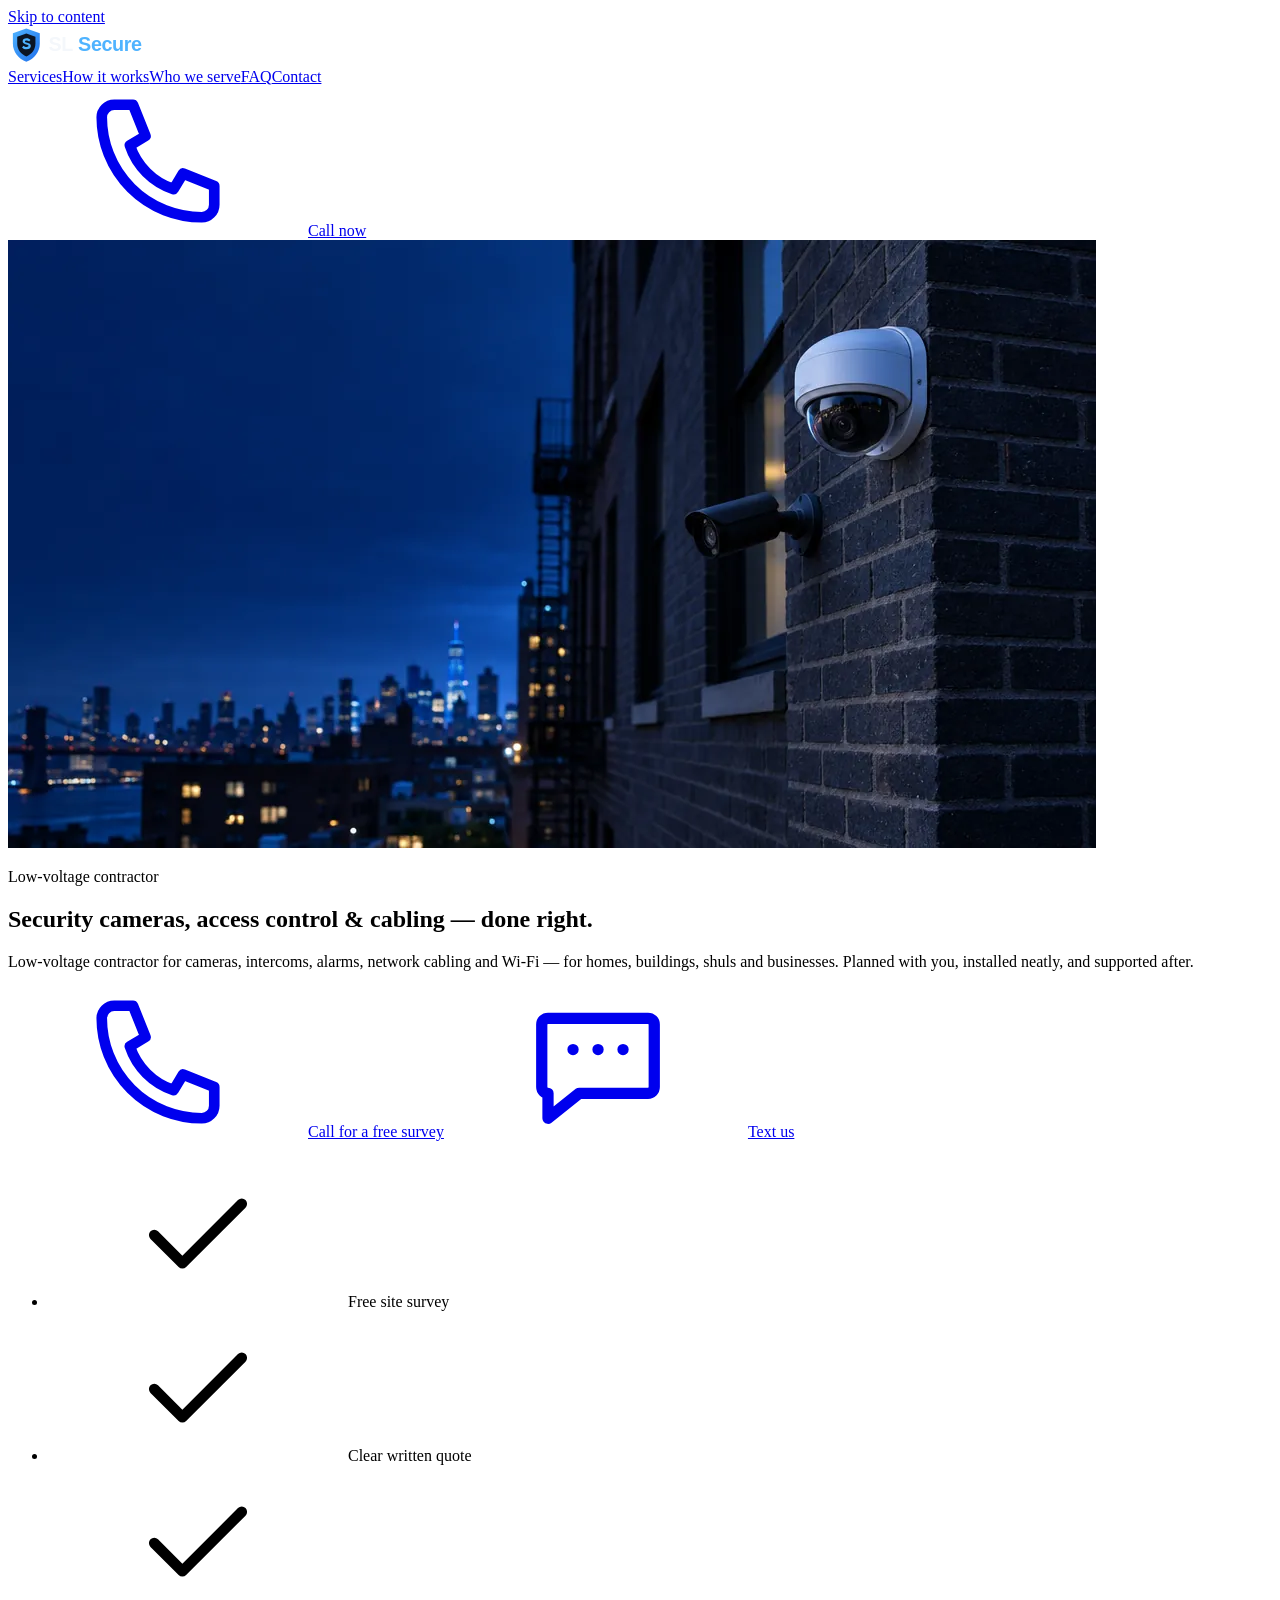
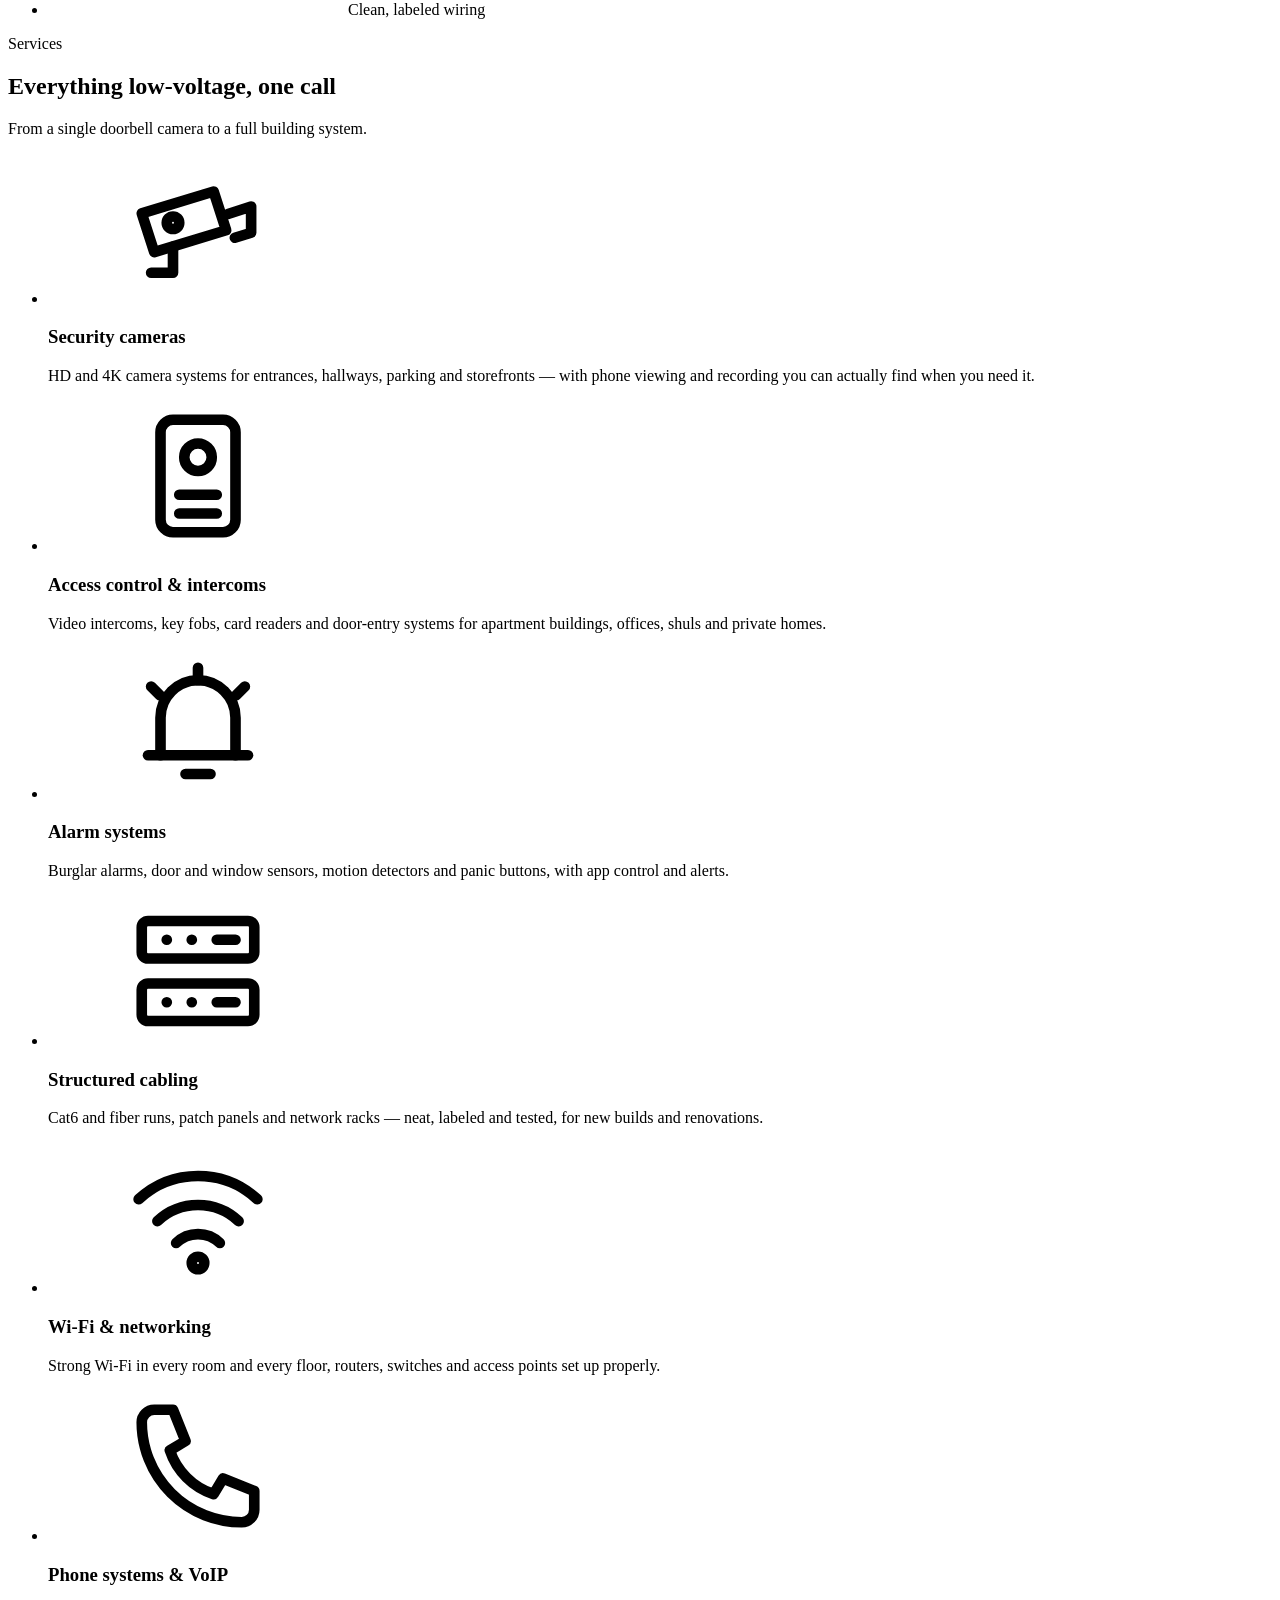
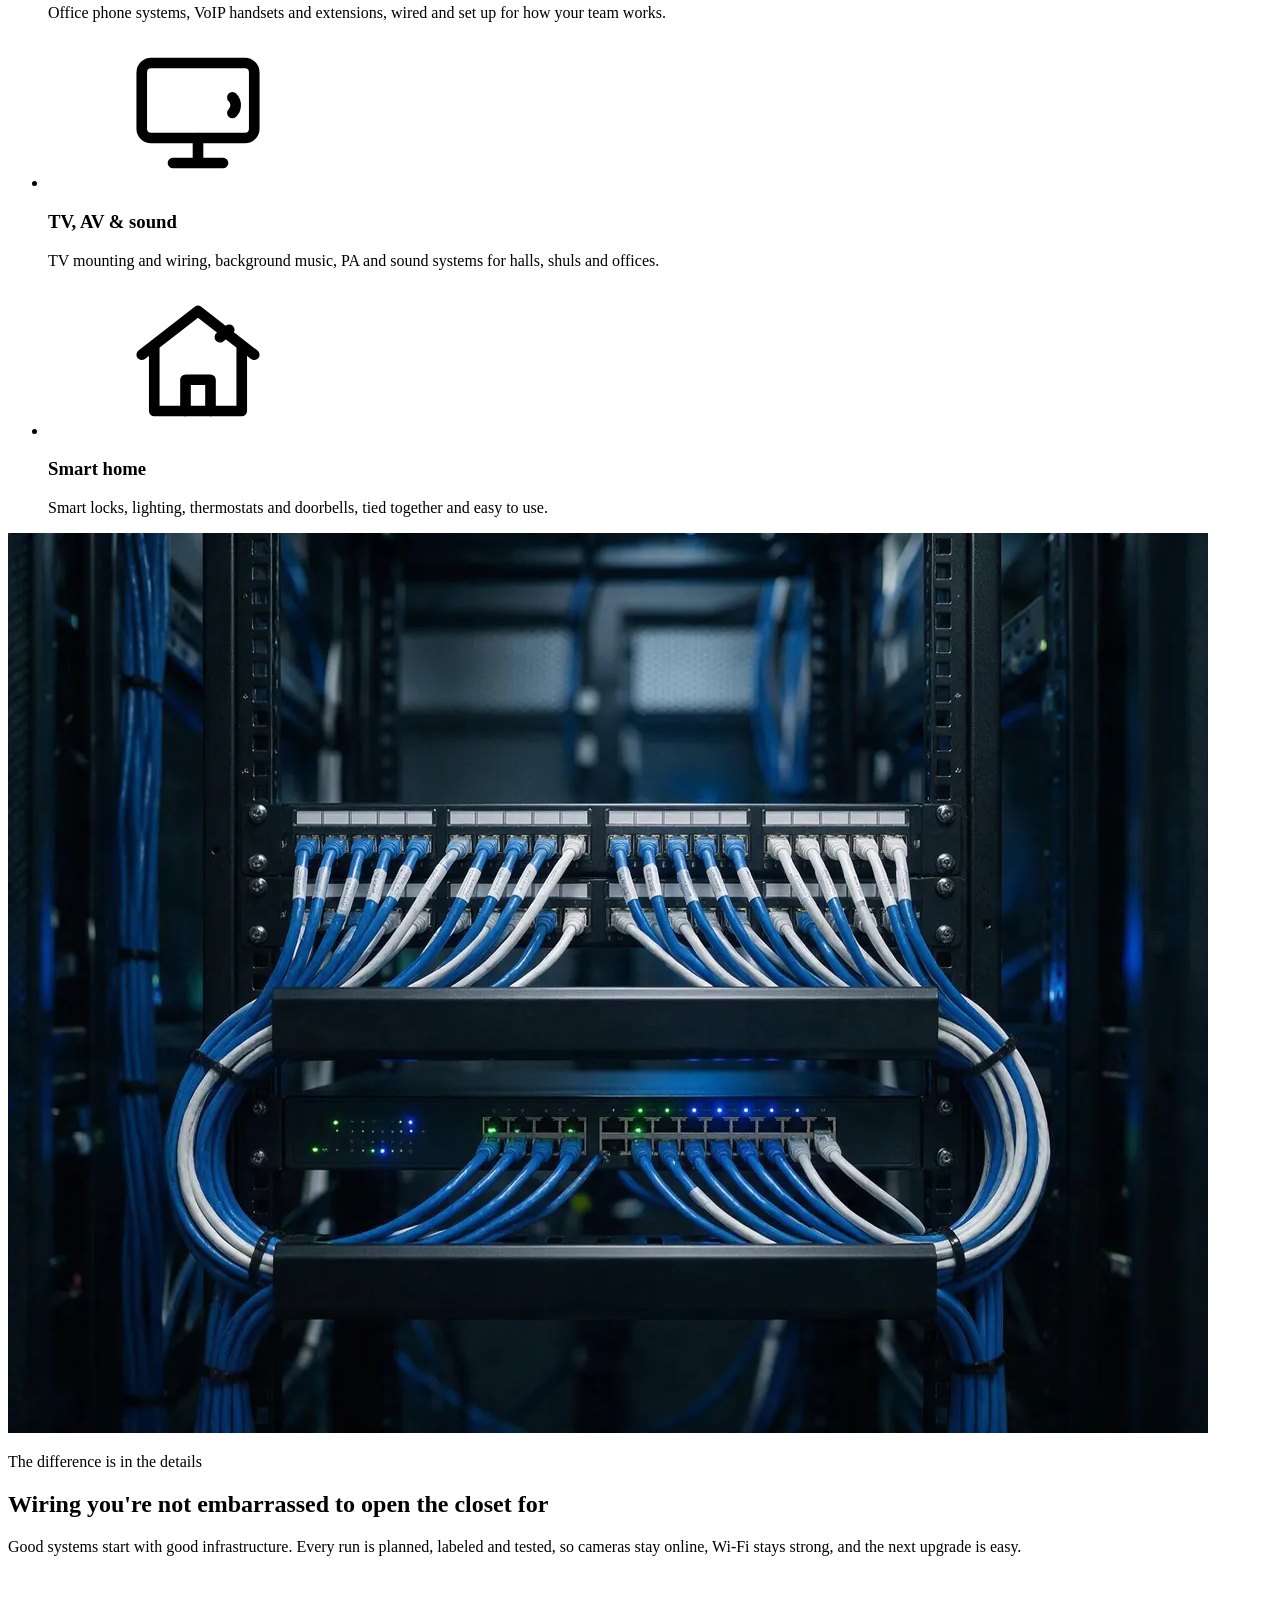
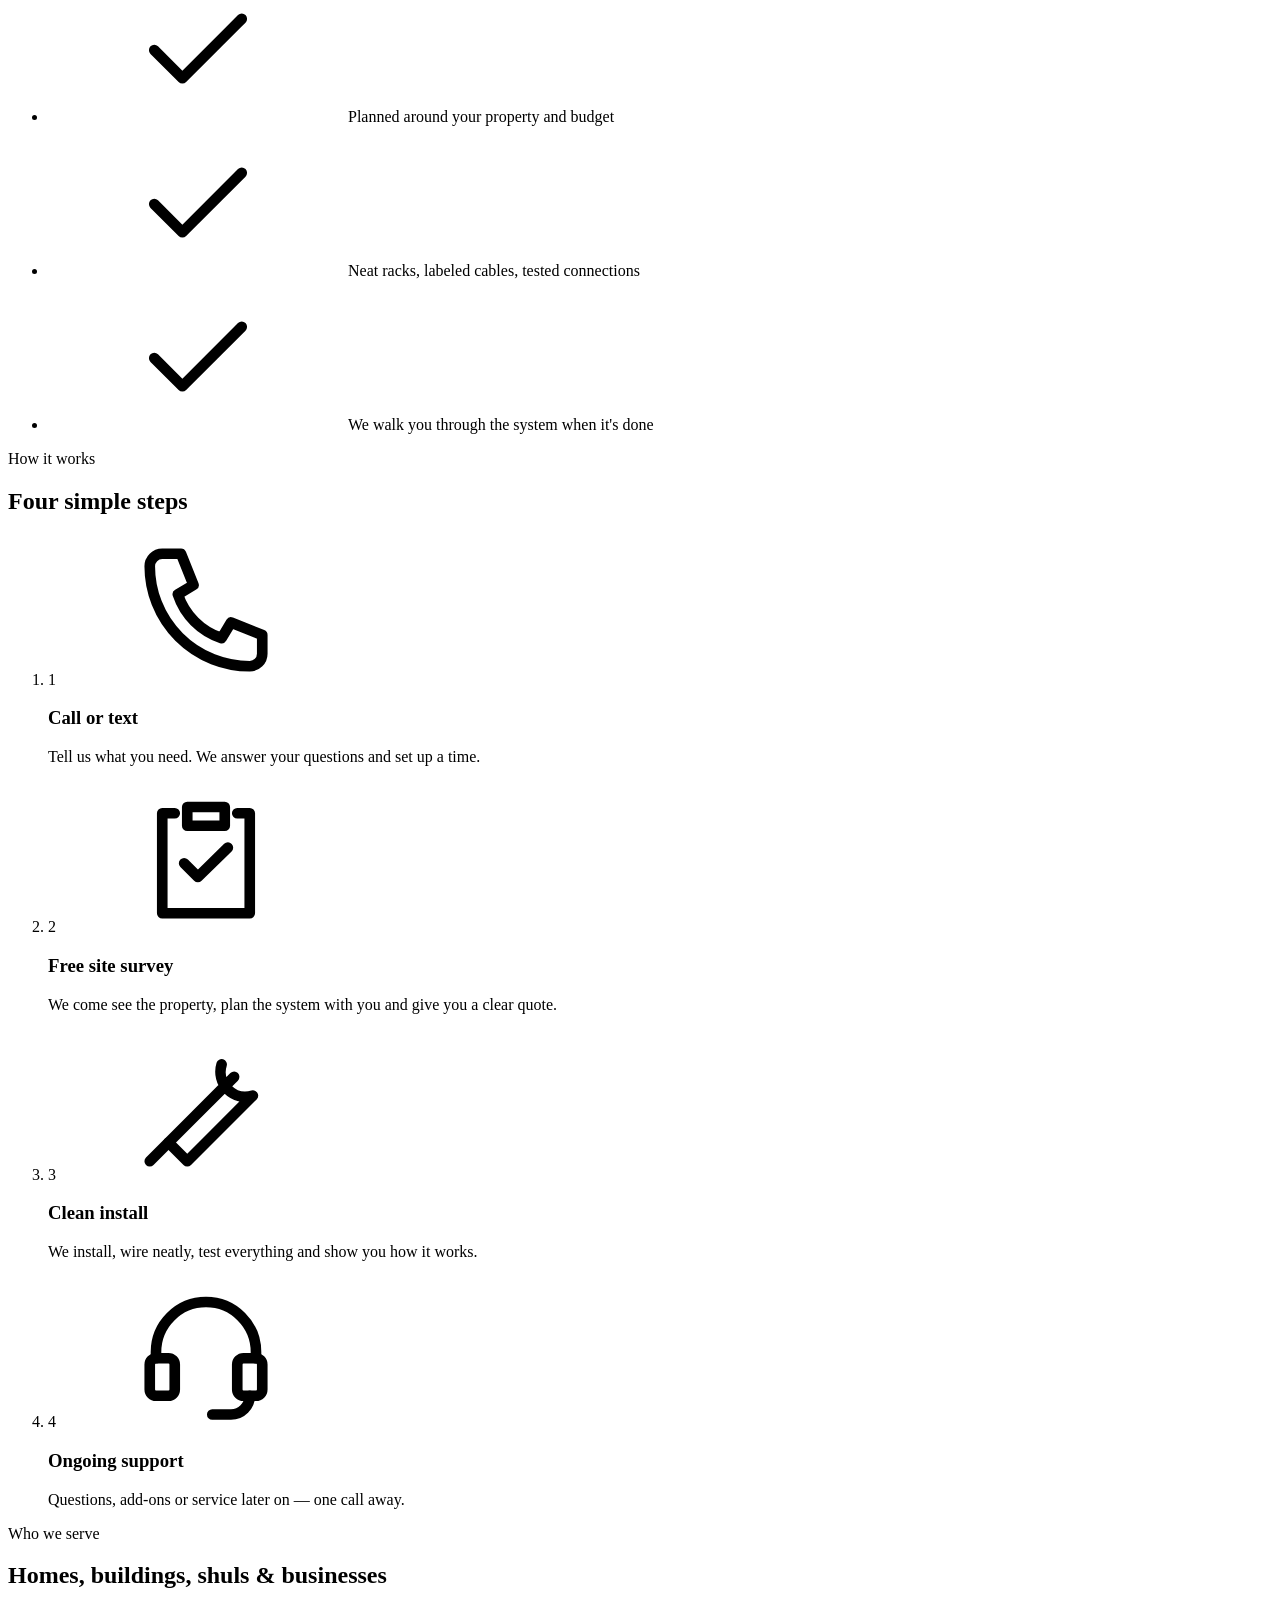
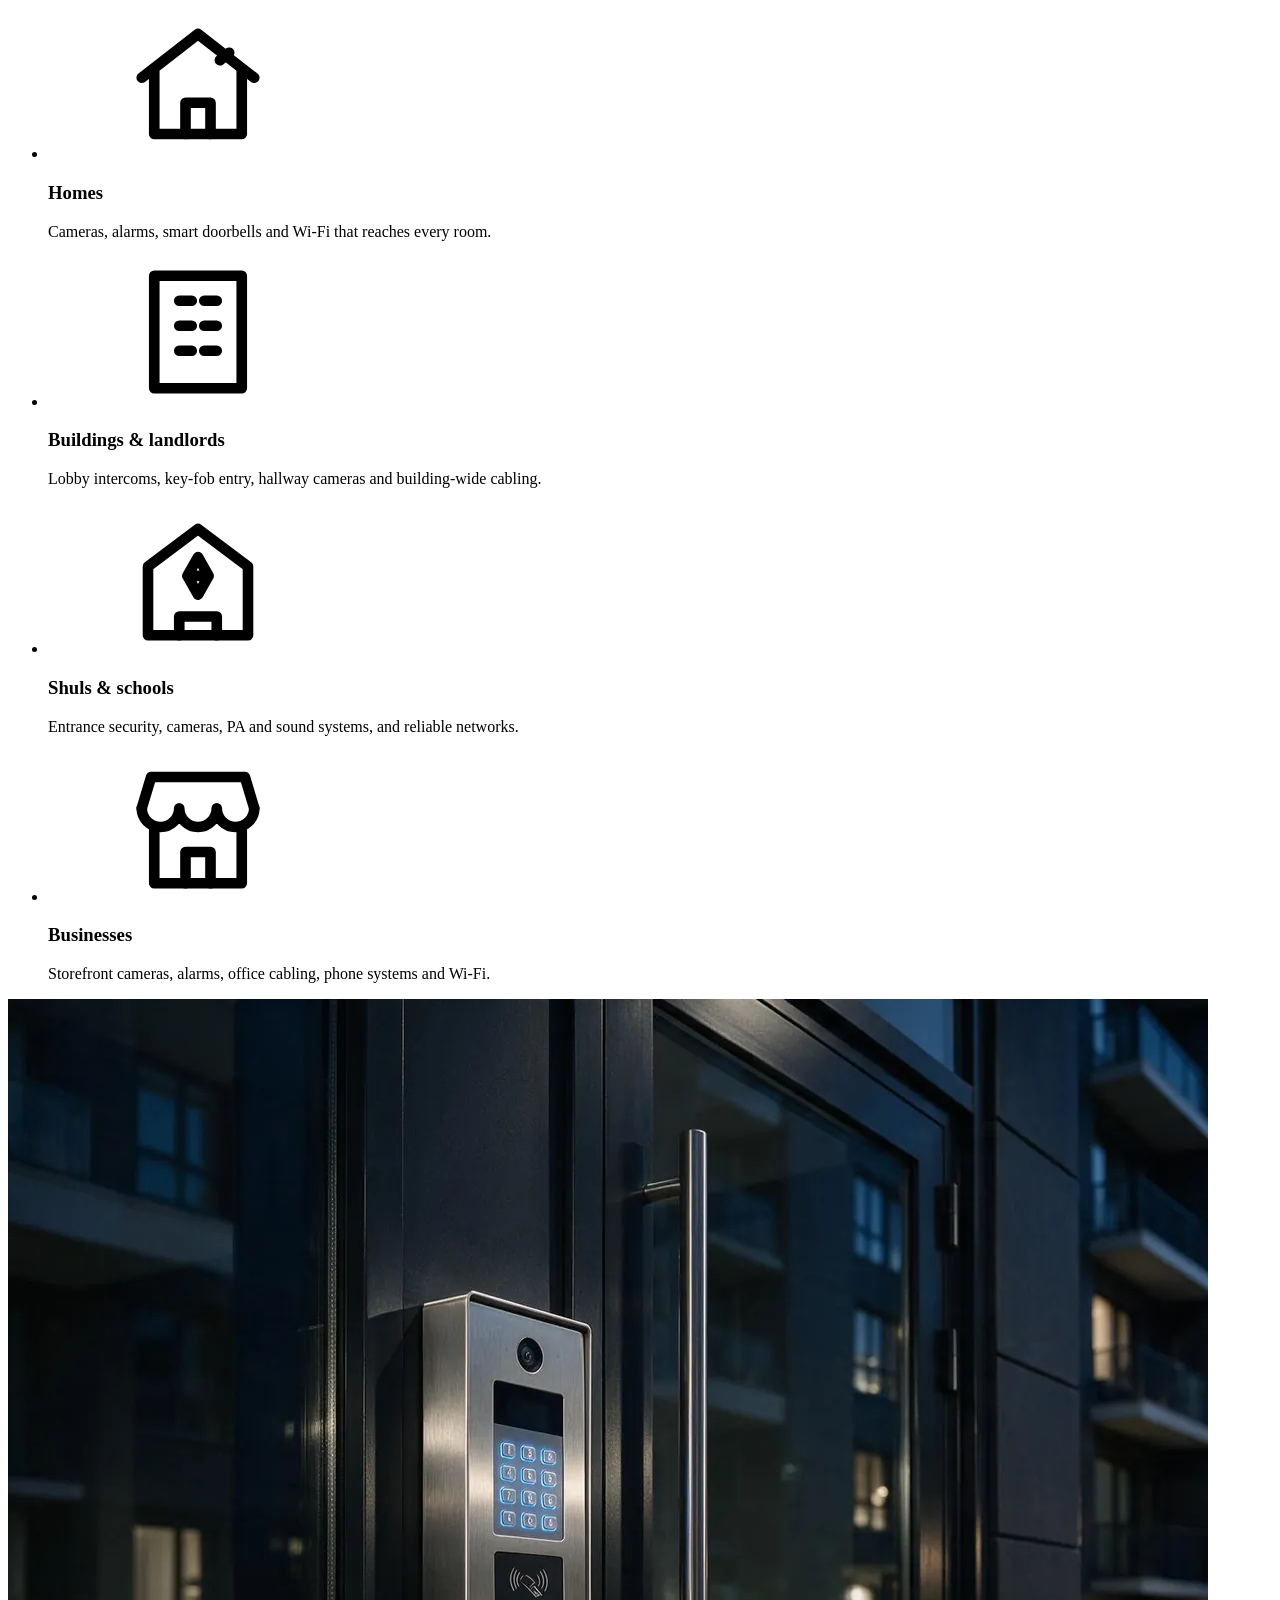
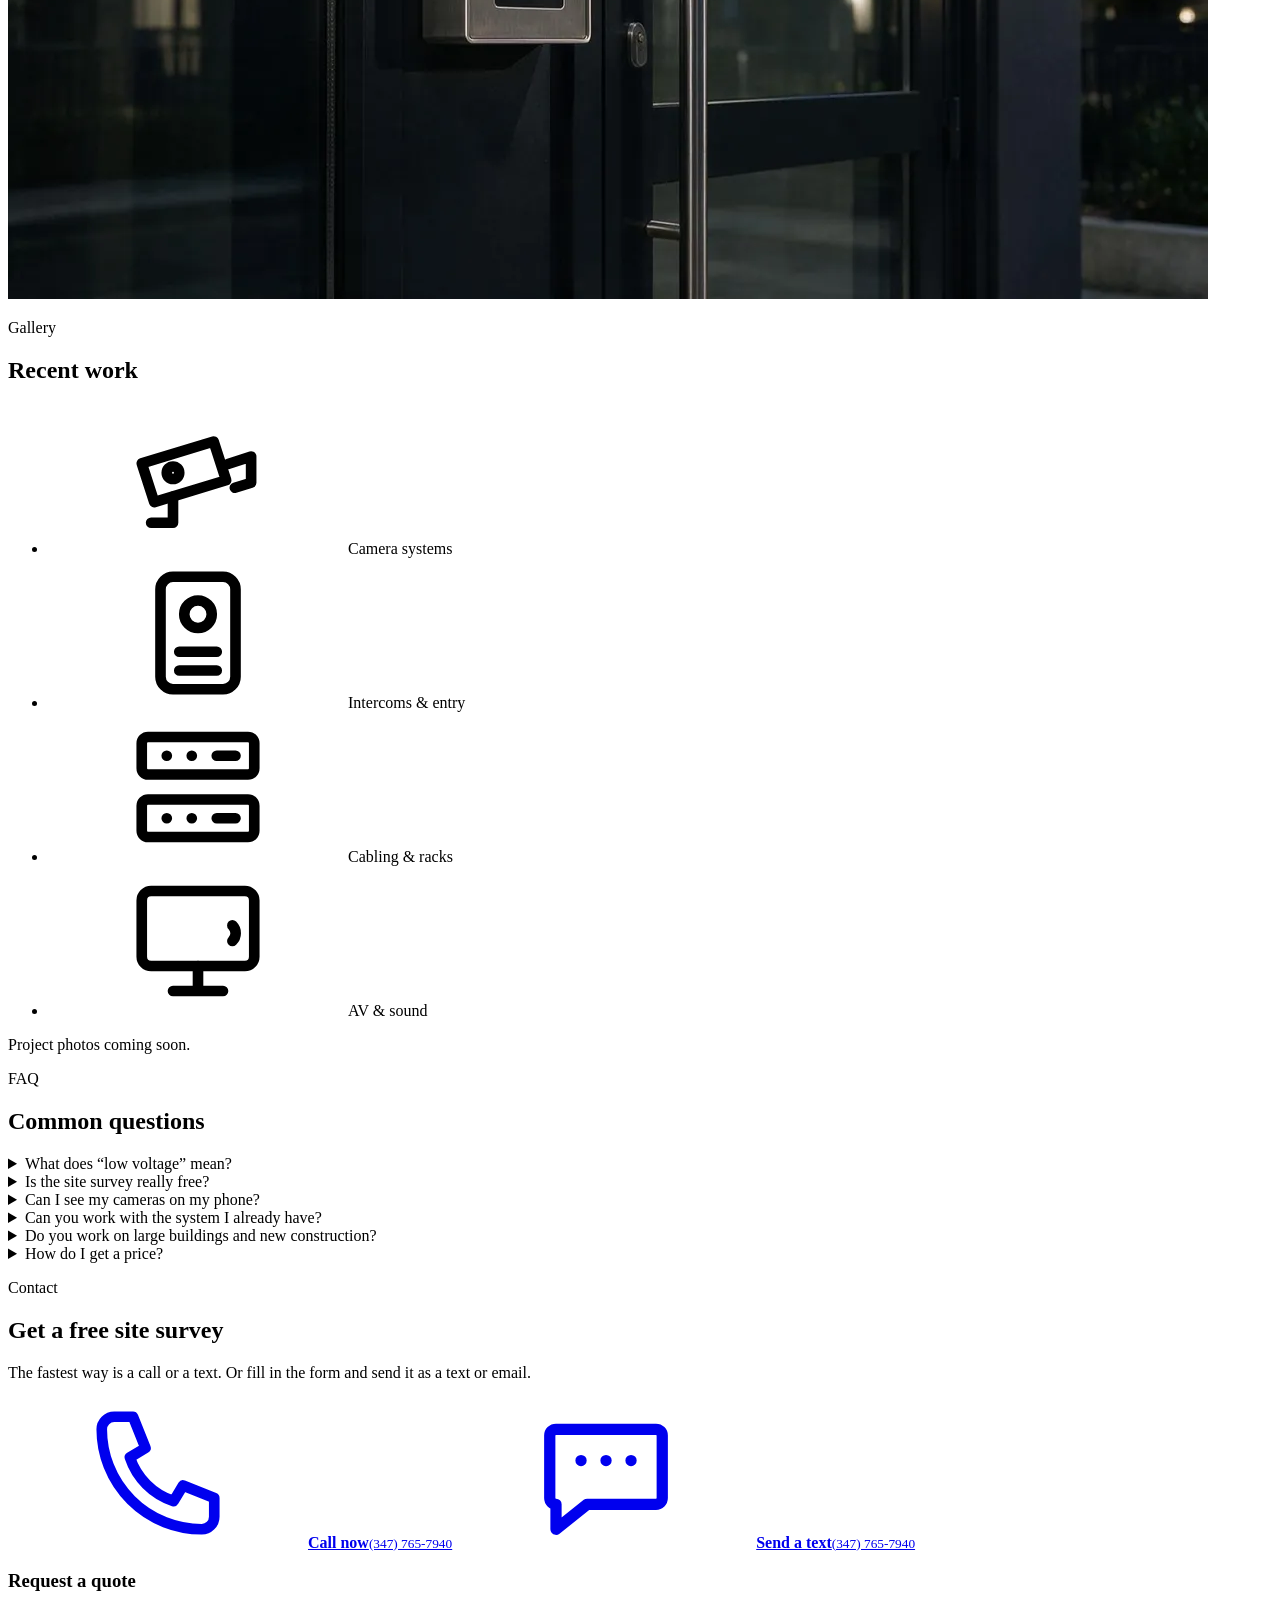
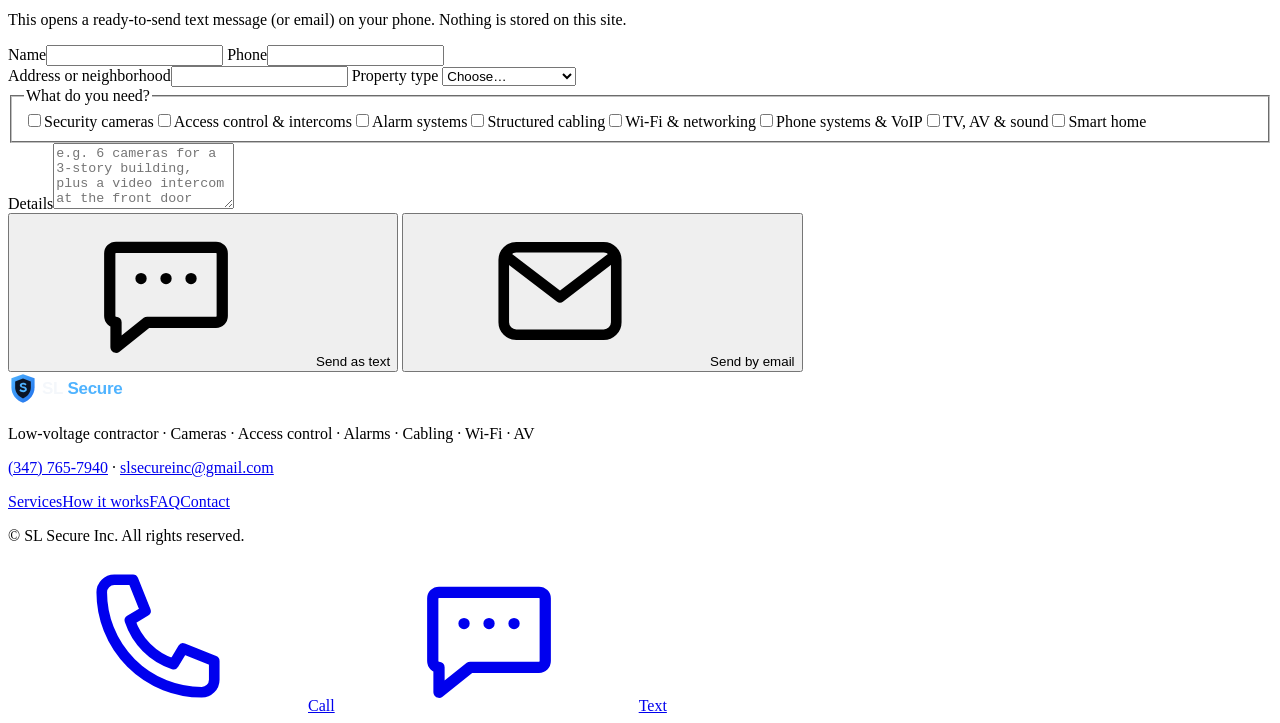
==== index.html @ adea01c4 "Add index.html" ====
<!doctype html>
<html lang="en">
<head>
<meta charset="utf-8">
<meta name="viewport" content="width=device-width, initial-scale=1, viewport-fit=cover">
<title>SL Secure — Cameras, Alarms, Intercoms &amp; Cabling | Tri-State Area</title>
<meta name="description" content="SL Secure is a low-voltage contractor serving the Tri-State area (NY, NJ, CT): all low voltage — security cameras, alarm systems, intercoms and access control, structured cabling, Wi-Fi, phone systems, AV and smart home. Free site survey — call or text (347) 765-7940.">
<meta name="theme-color" content="#0B1424">
<link rel="canonical" href="./">
<link rel="icon" href="favicon.svg" type="image/svg+xml">
<link rel="icon" href="assets/img/favicon-32.png" sizes="32x32" type="image/png">
<link rel="apple-touch-icon" href="assets/img/apple-touch-icon.png">
<meta property="og:type" content="website">
<meta property="og:site_name" content="SL Secure">
<meta property="og:title" content="SL Secure — Security Cameras, Access Control &amp; Cabling">
<meta property="og:description" content="Security cameras, access control, intercoms, alarms, cabling and Wi-Fi — done right. Free site survey.">
<meta property="og:image" content="assets/img/og-image.jpg">
<meta property="og:image:width" content="1200">
<meta property="og:image:height" content="630">
<meta name="twitter:card" content="summary_large_image">
<link rel="preload" as="image" href="assets/img/hero.webp" type="image/webp">
<link rel="stylesheet" href="styles.css">
<script type="application/ld+json" id="ld-business">{"@context": "https://schema.org", "@type": "LocalBusiness", "name": "SL Secure", "legalName": "SL Secure Inc.", "telephone": "+1-347-765-7940", "email": "slsecureinc@gmail.com", "areaServed": ["New York", "New Jersey", "Connecticut"], "address": {"@type": "PostalAddress", "addressLocality": "Brooklyn", "addressRegion": "NY", "addressCountry": "US"}, "image": "assets/img/og-image.jpg"}</script>
<script src="site.config.js"></script>
</head>
<body>
<svg width="0" height="0" style="position:absolute" aria-hidden="true"><symbol id="i-camera" viewBox="0 0 24 24" fill="none" stroke="currentColor" stroke-width="1.7" stroke-linecap="round" stroke-linejoin="round"><path d="M3 9.5 14.5 6l2 6.2L5 15.7z"/><path d="M16.8 9.6l3.7-1.2v4.2l-2.6.8"/><path d="M8 14.8V19H4.5"/><circle cx="8" cy="11" r="1"/></symbol><symbol id="i-access" viewBox="0 0 24 24" fill="none" stroke="currentColor" stroke-width="1.7" stroke-linecap="round" stroke-linejoin="round"><rect x="6" y="3" width="12" height="18" rx="2"/><circle cx="12" cy="9" r="2.2"/><path d="M9 15h6M9 18h6"/></symbol><symbol id="i-alarm" viewBox="0 0 24 24" fill="none" stroke="currentColor" stroke-width="1.7" stroke-linecap="round" stroke-linejoin="round"><path d="M6 17V11a6 6 0 0 1 12 0v6"/><path d="M4 17h16"/><path d="M10 20h4"/><path d="M12 3v2M4.5 6l1.4 1.4M19.5 6l-1.4 1.4"/></symbol><symbol id="i-cable" viewBox="0 0 24 24" fill="none" stroke="currentColor" stroke-width="1.7" stroke-linecap="round" stroke-linejoin="round"><rect x="3" y="4" width="18" height="6" rx="1"/><rect x="3" y="14" width="18" height="6" rx="1"/><path d="M7 7h.01M11 7h.01M7 17h.01M11 17h.01M15 7h3M15 17h3"/></symbol><symbol id="i-wifi" viewBox="0 0 24 24" fill="none" stroke="currentColor" stroke-width="1.7" stroke-linecap="round" stroke-linejoin="round"><path d="M2.5 9a14 14 0 0 1 19 0"/><path d="M5.5 12.5a9.5 9.5 0 0 1 13 0"/><path d="M8.5 16a5 5 0 0 1 7 0"/><circle cx="12" cy="19.2" r="1"/></symbol><symbol id="i-phone" viewBox="0 0 24 24" fill="none" stroke="currentColor" stroke-width="1.7" stroke-linecap="round" stroke-linejoin="round"><path d="M5 3h3l2 5-2.5 1.5a11 11 0 0 0 7 7L16 14l5 2v3a2 2 0 0 1-2 2A16 16 0 0 1 3 5a2 2 0 0 1 2-2z"/></symbol><symbol id="i-tv" viewBox="0 0 24 24" fill="none" stroke="currentColor" stroke-width="1.7" stroke-linecap="round" stroke-linejoin="round"><rect x="3" y="4" width="18" height="12" rx="1.5"/><path d="M8 20h8M12 16v4"/><path d="M17.5 9.5c.7.7.7 1.8 0 2.5"/></symbol><symbol id="i-home" viewBox="0 0 24 24" fill="none" stroke="currentColor" stroke-width="1.7" stroke-linecap="round" stroke-linejoin="round"><path d="M3 11 12 4l9 7"/><path d="M5 10v10h14V10"/><path d="M10 20v-5h4v5"/><path d="M15.5 8.2 17 7"/></symbol><symbol id="i-building" viewBox="0 0 24 24" fill="none" stroke="currentColor" stroke-width="1.7" stroke-linecap="round" stroke-linejoin="round"><rect x="5" y="3" width="14" height="18"/><path d="M9 7h2M13 7h2M9 11h2M13 11h2M9 15h2M13 15h2"/></symbol><symbol id="i-shul" viewBox="0 0 24 24" fill="none" stroke="currentColor" stroke-width="1.7" stroke-linecap="round" stroke-linejoin="round"><path d="M4 21V10l8-6 8 6v11z"/><path d="M12 8.5l1.7 3h-3.4z M12 14.5l-1.7-3h3.4z"/><path d="M9 21v-3h6v3"/></symbol><symbol id="i-store" viewBox="0 0 24 24" fill="none" stroke="currentColor" stroke-width="1.7" stroke-linecap="round" stroke-linejoin="round"><path d="M3 9l1.5-5h15L21 9"/><path d="M3 9a3 3 0 0 0 6 0 3 3 0 0 0 6 0 3 3 0 0 0 6 0"/><path d="M5 12v9h14v-9"/><path d="M10 21v-5h4v5"/></symbol><symbol id="i-call" viewBox="0 0 24 24" fill="none" stroke="currentColor" stroke-width="1.7" stroke-linecap="round" stroke-linejoin="round"><path d="M5 3h3l2 5-2.5 1.5a11 11 0 0 0 7 7L16 14l5 2v3a2 2 0 0 1-2 2A16 16 0 0 1 3 5a2 2 0 0 1 2-2z"/></symbol><symbol id="i-survey" viewBox="0 0 24 24" fill="none" stroke="currentColor" stroke-width="1.7" stroke-linecap="round" stroke-linejoin="round"><path d="M9 4h6v3H9z"/><path d="M7 5H5v16h14V5h-2"/><path d="M8.5 13l2.2 2.2L15.5 10.5"/></symbol><symbol id="i-tools" viewBox="0 0 24 24" fill="none" stroke="currentColor" stroke-width="1.7" stroke-linecap="round" stroke-linejoin="round"><path d="M14.5 5.5a4 4 0 0 0 5 5L12 18l-3 3-3-3 3-3 7.5-7.5"/><path d="M3 21l3-3"/></symbol><symbol id="i-support" viewBox="0 0 24 24" fill="none" stroke="currentColor" stroke-width="1.7" stroke-linecap="round" stroke-linejoin="round"><path d="M4 13v-1a8 8 0 0 1 16 0v1"/><rect x="3" y="13" width="4" height="6" rx="1"/><rect x="17" y="13" width="4" height="6" rx="1"/><path d="M19 19a3 3 0 0 1-3 3h-3"/></symbol><symbol id="i-check" viewBox="0 0 24 24" fill="none" stroke="currentColor" stroke-width="1.7" stroke-linecap="round" stroke-linejoin="round"><path d="M5 12.5l4.5 4.5L19 7.5"/></symbol><symbol id="i-mail" viewBox="0 0 24 24" fill="none" stroke="currentColor" stroke-width="1.7" stroke-linecap="round" stroke-linejoin="round"><rect x="3" y="5" width="18" height="14" rx="2"/><path d="M3.5 6.5 12 13l8.5-6.5"/></symbol><symbol id="i-pin" viewBox="0 0 24 24" fill="none" stroke="currentColor" stroke-width="1.7" stroke-linecap="round" stroke-linejoin="round"><path d="M12 21s7-6.2 7-12a7 7 0 0 0-14 0c0 5.8 7 12 7 12z"/><circle cx="12" cy="9" r="2.5"/></symbol><symbol id="i-clock" viewBox="0 0 24 24" fill="none" stroke="currentColor" stroke-width="1.7" stroke-linecap="round" stroke-linejoin="round"><circle cx="12" cy="12" r="9"/><path d="M12 7v5l3 2"/></symbol><symbol id="i-photo" viewBox="0 0 24 24" fill="none" stroke="currentColor" stroke-width="1.7" stroke-linecap="round" stroke-linejoin="round"><rect x="3" y="5" width="18" height="14" rx="2"/><circle cx="9" cy="10" r="2"/><path d="M21 16l-5-5-9 8"/></symbol><symbol id="i-sms" viewBox="0 0 24 24" fill="none" stroke="currentColor" stroke-width="1.8" stroke-linecap="round" stroke-linejoin="round"><path d="M4 5h16a1 1 0 0 1 1 1v10a1 1 0 0 1-1 1H9l-5 4v-4H4a1 1 0 0 1-1-1V6a1 1 0 0 1 1-1z"/><path d="M8 10h.01M12 10h.01M16 10h.01"/></symbol></svg>
<a class="skip" href="#main">Skip to content</a>
<header class="topbar" id="top">
  <div class="wrap topbar-in">
    <a class="brand" href="#top" aria-label="SL Secure home"><img data-logo src="assets/img/logo.svg" alt="SL Secure" width="176" height="38"></a>
    <nav class="nav" aria-label="Main">
      <a href="#services">Services</a><a href="#how">How it works</a><a href="#who">Who we serve</a><a href="#faq">FAQ</a><a href="#contact">Contact</a>
    </nav>
    <a class="btn btn-sm btn-accent" data-tel href="tel:+13477657940"><svg class="ico-s" aria-hidden="true"><use href="#i-call"/></svg><span>Call now</span></a>
  </div>
</header>

<main id="main">
<section class="hero">
  <picture class="hero-bg"><source srcset="assets/img/hero.webp" type="image/webp"><img src="assets/img/hero.jpg" alt="" width="1088" height="608" fetchpriority="high"></picture>
  <div class="wrap hero-in">
    <p class="eyebrow"><span class="dot"></span><span data-area>Low-voltage contractor</span></p>
    <h1>Security cameras, access control &amp; cabling — <span class="hl">done right.</span></h1>
    <p class="lead">Low-voltage contractor for cameras, intercoms, alarms, network cabling and Wi-Fi — for homes, buildings, shuls and businesses. Planned with you, installed neatly, and supported after.</p>
    <div class="cta-row">
      <a class="btn btn-accent btn-lg" data-tel href="tel:+13477657940"><svg class="ico" aria-hidden="true"><use href="#i-call"/></svg><span>Call for a free survey</span></a>
      <a class="btn btn-alt btn-lg" data-sms href="sms:+13477657940"><svg class="ico" aria-hidden="true"><use href="#i-sms"/></svg><span>Text us</span></a>
    </div>
    <ul class="ticks">
      <li><svg class="ico-s" aria-hidden="true"><use href="#i-check"/></svg>Free site survey</li>
      <li><svg class="ico-s" aria-hidden="true"><use href="#i-check"/></svg>Clear written quote</li>
      <li><svg class="ico-s" aria-hidden="true"><use href="#i-check"/></svg>Clean, labeled wiring</li>
    </ul>
  </div>
</section>

<section class="section" id="services">
  <div class="wrap">
    <div class="sec-head"><p class="kicker">Services</p><h2>Everything low-voltage, one call</h2><p class="sub">From a single doorbell camera to a full building system.</p></div>
    <ul class="grid svc-grid"><li class="card svc"><span class="svc-ico"><svg class="ico" aria-hidden="true"><use href="#i-camera"/></svg></span><h3>Security cameras</h3><p>HD and 4K camera systems for entrances, hallways, parking and storefronts — with phone viewing and recording you can actually find when you need it.</p></li><li class="card svc"><span class="svc-ico"><svg class="ico" aria-hidden="true"><use href="#i-access"/></svg></span><h3>Access control & intercoms</h3><p>Video intercoms, key fobs, card readers and door-entry systems for apartment buildings, offices, shuls and private homes.</p></li><li class="card svc"><span class="svc-ico"><svg class="ico" aria-hidden="true"><use href="#i-alarm"/></svg></span><h3>Alarm systems</h3><p>Burglar alarms, door and window sensors, motion detectors and panic buttons, with app control and alerts.</p></li><li class="card svc"><span class="svc-ico"><svg class="ico" aria-hidden="true"><use href="#i-cable"/></svg></span><h3>Structured cabling</h3><p>Cat6 and fiber runs, patch panels and network racks — neat, labeled and tested, for new builds and renovations.</p></li><li class="card svc"><span class="svc-ico"><svg class="ico" aria-hidden="true"><use href="#i-wifi"/></svg></span><h3>Wi-Fi & networking</h3><p>Strong Wi-Fi in every room and every floor, routers, switches and access points set up properly.</p></li><li class="card svc"><span class="svc-ico"><svg class="ico" aria-hidden="true"><use href="#i-phone"/></svg></span><h3>Phone systems & VoIP</h3><p>Office phone systems, VoIP handsets and extensions, wired and set up for how your team works.</p></li><li class="card svc"><span class="svc-ico"><svg class="ico" aria-hidden="true"><use href="#i-tv"/></svg></span><h3>TV, AV & sound</h3><p>TV mounting and wiring, background music, PA and sound systems for halls, shuls and offices.</p></li><li class="card svc"><span class="svc-ico"><svg class="ico" aria-hidden="true"><use href="#i-home"/></svg></span><h3>Smart home</h3><p>Smart locks, lighting, thermostats and doorbells, tied together and easy to use.</p></li></ul>
  </div>
</section>

<section class="section feature">
  <div class="wrap feature-in">
    <div class="feature-media"><picture><source srcset="assets/img/rack.webp" type="image/webp"><img src="assets/img/rack.jpg" alt="Neatly organized network rack with labeled Cat6 patch cables" width="1200" height="900" loading="lazy"></picture></div>
    <div class="feature-copy">
      <p class="kicker">The difference is in the details</p>
      <h2>Wiring you're not embarrassed to open the closet for</h2>
      <p>Good systems start with good infrastructure. Every run is planned, labeled and tested, so cameras stay online, Wi-Fi stays strong, and the next upgrade is easy.</p>
      <ul class="list">
        <li><svg class="ico-s" aria-hidden="true"><use href="#i-check"/></svg>Planned around your property and budget</li>
        <li><svg class="ico-s" aria-hidden="true"><use href="#i-check"/></svg>Neat racks, labeled cables, tested connections</li>
        <li><svg class="ico-s" aria-hidden="true"><use href="#i-check"/></svg>We walk you through the system when it's done</li>
      </ul>
    </div>
  </div>
</section>

<section class="section" id="how">
  <div class="wrap">
    <div class="sec-head"><p class="kicker">How it works</p><h2>Four simple steps</h2></div>
    <ol class="steps"><li class="step"><span class="step-n">1</span><svg class="ico" aria-hidden="true"><use href="#i-call"/></svg><h3>Call or text</h3><p>Tell us what you need. We answer your questions and set up a time.</p></li><li class="step"><span class="step-n">2</span><svg class="ico" aria-hidden="true"><use href="#i-survey"/></svg><h3>Free site survey</h3><p>We come see the property, plan the system with you and give you a clear quote.</p></li><li class="step"><span class="step-n">3</span><svg class="ico" aria-hidden="true"><use href="#i-tools"/></svg><h3>Clean install</h3><p>We install, wire neatly, test everything and show you how it works.</p></li><li class="step"><span class="step-n">4</span><svg class="ico" aria-hidden="true"><use href="#i-support"/></svg><h3>Ongoing support</h3><p>Questions, add-ons or service later on — one call away.</p></li></ol>
  </div>
</section>

<section class="section alt" id="who">
  <div class="wrap who-in">
    <div>
      <div class="sec-head left"><p class="kicker">Who we serve</p><h2>Homes, buildings, shuls &amp; businesses</h2></div>
      <ul class="aud-list"><li class="aud"><svg class="ico" aria-hidden="true"><use href="#i-home"/></svg><div><h3>Homes</h3><p>Cameras, alarms, smart doorbells and Wi-Fi that reaches every room.</p></div></li><li class="aud"><svg class="ico" aria-hidden="true"><use href="#i-building"/></svg><div><h3>Buildings & landlords</h3><p>Lobby intercoms, key-fob entry, hallway cameras and building-wide cabling.</p></div></li><li class="aud"><svg class="ico" aria-hidden="true"><use href="#i-shul"/></svg><div><h3>Shuls & schools</h3><p>Entrance security, cameras, PA and sound systems, and reliable networks.</p></div></li><li class="aud"><svg class="ico" aria-hidden="true"><use href="#i-store"/></svg><div><h3>Businesses</h3><p>Storefront cameras, alarms, office cabling, phone systems and Wi-Fi.</p></div></li></ul>
    </div>
    <div class="who-media"><picture><source srcset="assets/img/intercom.webp" type="image/webp"><img src="assets/img/intercom.jpg" alt="Video intercom and key-fob reader beside a building entrance" width="1200" height="900" loading="lazy"></picture></div>
  </div>
</section>

<section class="section" id="gallery">
  <div class="wrap">
    <div class="sec-head"><p class="kicker">Gallery</p><h2>Recent work</h2></div>
    <ul class="gallery" data-gallery><li class="gal-ph"><svg class="ico" aria-hidden="true"><use href="#i-camera"/></svg><span>Camera systems</span></li><li class="gal-ph"><svg class="ico" aria-hidden="true"><use href="#i-access"/></svg><span>Intercoms & entry</span></li><li class="gal-ph"><svg class="ico" aria-hidden="true"><use href="#i-cable"/></svg><span>Cabling & racks</span></li><li class="gal-ph"><svg class="ico" aria-hidden="true"><use href="#i-tv"/></svg><span>AV & sound</span></li></ul>
    <p class="gal-note" data-gallery-note>Project photos coming soon.</p>
  </div>
</section>

<section class="section alt" id="faq">
  <div class="wrap narrow">
    <div class="sec-head"><p class="kicker">FAQ</p><h2>Common questions</h2></div>
    <div class="faqs"><details class="faq"><summary>What does “low voltage” mean?</summary><p>It covers the wiring and systems that run on low power: security cameras, intercoms, access control, alarms, network and phone cabling, Wi-Fi, TV and sound. Not regular electrical wiring.</p></details><details class="faq"><summary>Is the site survey really free?</summary><p>Yes. We come look at the property, talk through what you need and give you a quote. No obligation.</p></details><details class="faq"><summary>Can I see my cameras on my phone?</summary><p>Yes. Camera systems we install can be set up for live view and playback on your phone.</p></details><details class="faq"><summary>Can you work with the system I already have?</summary><p>Often, yes. Tell us what is there now and we will check what can be kept, upgraded or replaced.</p></details><details class="faq"><summary>Do you work on large buildings and new construction?</summary><p>Yes — from a single home to multi-unit buildings, offices, shuls and schools, including wiring for new builds and renovations.</p></details><details class="faq"><summary>How do I get a price?</summary><p>Call, text, or send the quote form below with a few details. We will get back to you to set up the free site survey.</p></details></div>
  </div>
</section>

<section class="section" id="contact">
  <div class="wrap contact-in">
    <div class="contact-copy">
      <p class="kicker">Contact</p>
      <h2>Get a free site survey</h2>
      <p class="sub">The fastest way is a call or a text. Or fill in the form and send it as a text or email.</p>
      <div class="big-btns">
        <a class="btn btn-accent btn-xl" data-tel href="tel:+13477657940"><svg class="ico" aria-hidden="true"><use href="#i-call"/></svg><span><b>Call now</b><small data-phone-text>(347) 765-7940</small></span></a>
        <a class="btn btn-alt btn-xl" data-sms href="sms:+13477657940"><svg class="ico" aria-hidden="true"><use href="#i-sms"/></svg><span><b>Send a text</b><small data-phone-text>(347) 765-7940</small></span></a>
      </div>
      <ul class="info">
        <li data-email-wrap hidden><svg class="ico-s" aria-hidden="true"><use href="#i-mail"/></svg><a data-email href="#"></a></li>
        <li data-area-wrap hidden><svg class="ico-s" aria-hidden="true"><use href="#i-pin"/></svg><span data-area></span></li>
        <li data-hours-wrap hidden><svg class="ico-s" aria-hidden="true"><use href="#i-clock"/></svg><span data-hours></span></li>
      </ul>
    </div>
    <form class="card quote" id="quote" novalidate>
      <h3>Request a quote</h3>
      <p class="form-note">This opens a ready-to-send text message (or email) on your phone. Nothing is stored on this site.</p>
      <div class="row2">
        <label class="field"><span>Name</span><input name="name" autocomplete="name" required></label>
        <label class="field"><span>Phone</span><input name="phone" type="tel" autocomplete="tel" inputmode="tel" required></label>
      </div>
      <label class="field"><span>Address or neighborhood</span><input name="location" autocomplete="street-address"></label>
      <label class="field"><span>Property type</span>
        <select name="property"><option value="">Choose…</option><option>Home</option><option>Apartment building</option><option>Shul / school</option><option>Business / office</option><option>New construction</option><option>Other</option></select>
      </label>
      <fieldset class="field"><legend>What do you need?</legend><div class="chips"><label class="chip"><input type="checkbox" name="services" value="Security cameras"><span>Security cameras</span></label><label class="chip"><input type="checkbox" name="services" value="Access control & intercoms"><span>Access control & intercoms</span></label><label class="chip"><input type="checkbox" name="services" value="Alarm systems"><span>Alarm systems</span></label><label class="chip"><input type="checkbox" name="services" value="Structured cabling"><span>Structured cabling</span></label><label class="chip"><input type="checkbox" name="services" value="Wi-Fi & networking"><span>Wi-Fi & networking</span></label><label class="chip"><input type="checkbox" name="services" value="Phone systems & VoIP"><span>Phone systems & VoIP</span></label><label class="chip"><input type="checkbox" name="services" value="TV, AV & sound"><span>TV, AV & sound</span></label><label class="chip"><input type="checkbox" name="services" value="Smart home"><span>Smart home</span></label></div></fieldset>
      <label class="field"><span>Details</span><textarea name="details" rows="4" placeholder="e.g. 6 cameras for a 3-story building, plus a video intercom at the front door"></textarea></label>
      <p class="form-err" role="alert" hidden>Please add your name and phone number.</p>
      <div class="form-btns">
        <button class="btn btn-accent" type="submit" data-send="sms"><svg class="ico" aria-hidden="true"><use href="#i-sms"/></svg><span>Send as text</span></button>
        <button class="btn btn-ghost" type="submit" data-send="email"><svg class="ico" aria-hidden="true"><use href="#i-mail"/></svg><span>Send by email</span></button>
      </div>
    </form>
  </div>
</section>
</main>

<footer class="footer">
  <div class="wrap footer-in">
    <div>
      <img data-logo src="assets/img/logo.svg" alt="SL Secure" width="150" height="33" loading="lazy">
      <p class="muted">Low-voltage contractor · Cameras · Access control · Alarms · Cabling · Wi-Fi · AV</p>
      <p class="foot-contact"><a data-tel href="tel:+13477657940"><span data-phone-label>(347) 765-7940</span></a><span data-email-wrap> · <a data-email href="mailto:slsecureinc@gmail.com">slsecureinc@gmail.com</a></span></p>
      <p class="muted small" data-license-wrap hidden data-license></p>
    </div>
    <nav class="foot-nav" aria-label="Footer"><a href="#services">Services</a><a href="#how">How it works</a><a href="#faq">FAQ</a><a href="#contact">Contact</a></nav>
    <p class="muted small copy">© <span data-year></span> <span data-legal>SL Secure Inc.</span> All rights reserved.</p>
  </div>
</footer>

<div class="dock" aria-label="Quick contact">
  <a class="btn btn-accent" data-tel href="tel:+13477657940"><svg class="ico" aria-hidden="true"><use href="#i-call"/></svg><span>Call</span></a>
  <a class="btn btn-alt" data-sms href="sms:+13477657940"><svg class="ico" aria-hidden="true"><use href="#i-sms"/></svg><span>Text</span></a>
</div>
<script src="script.js" defer></script>
</body>
</html>
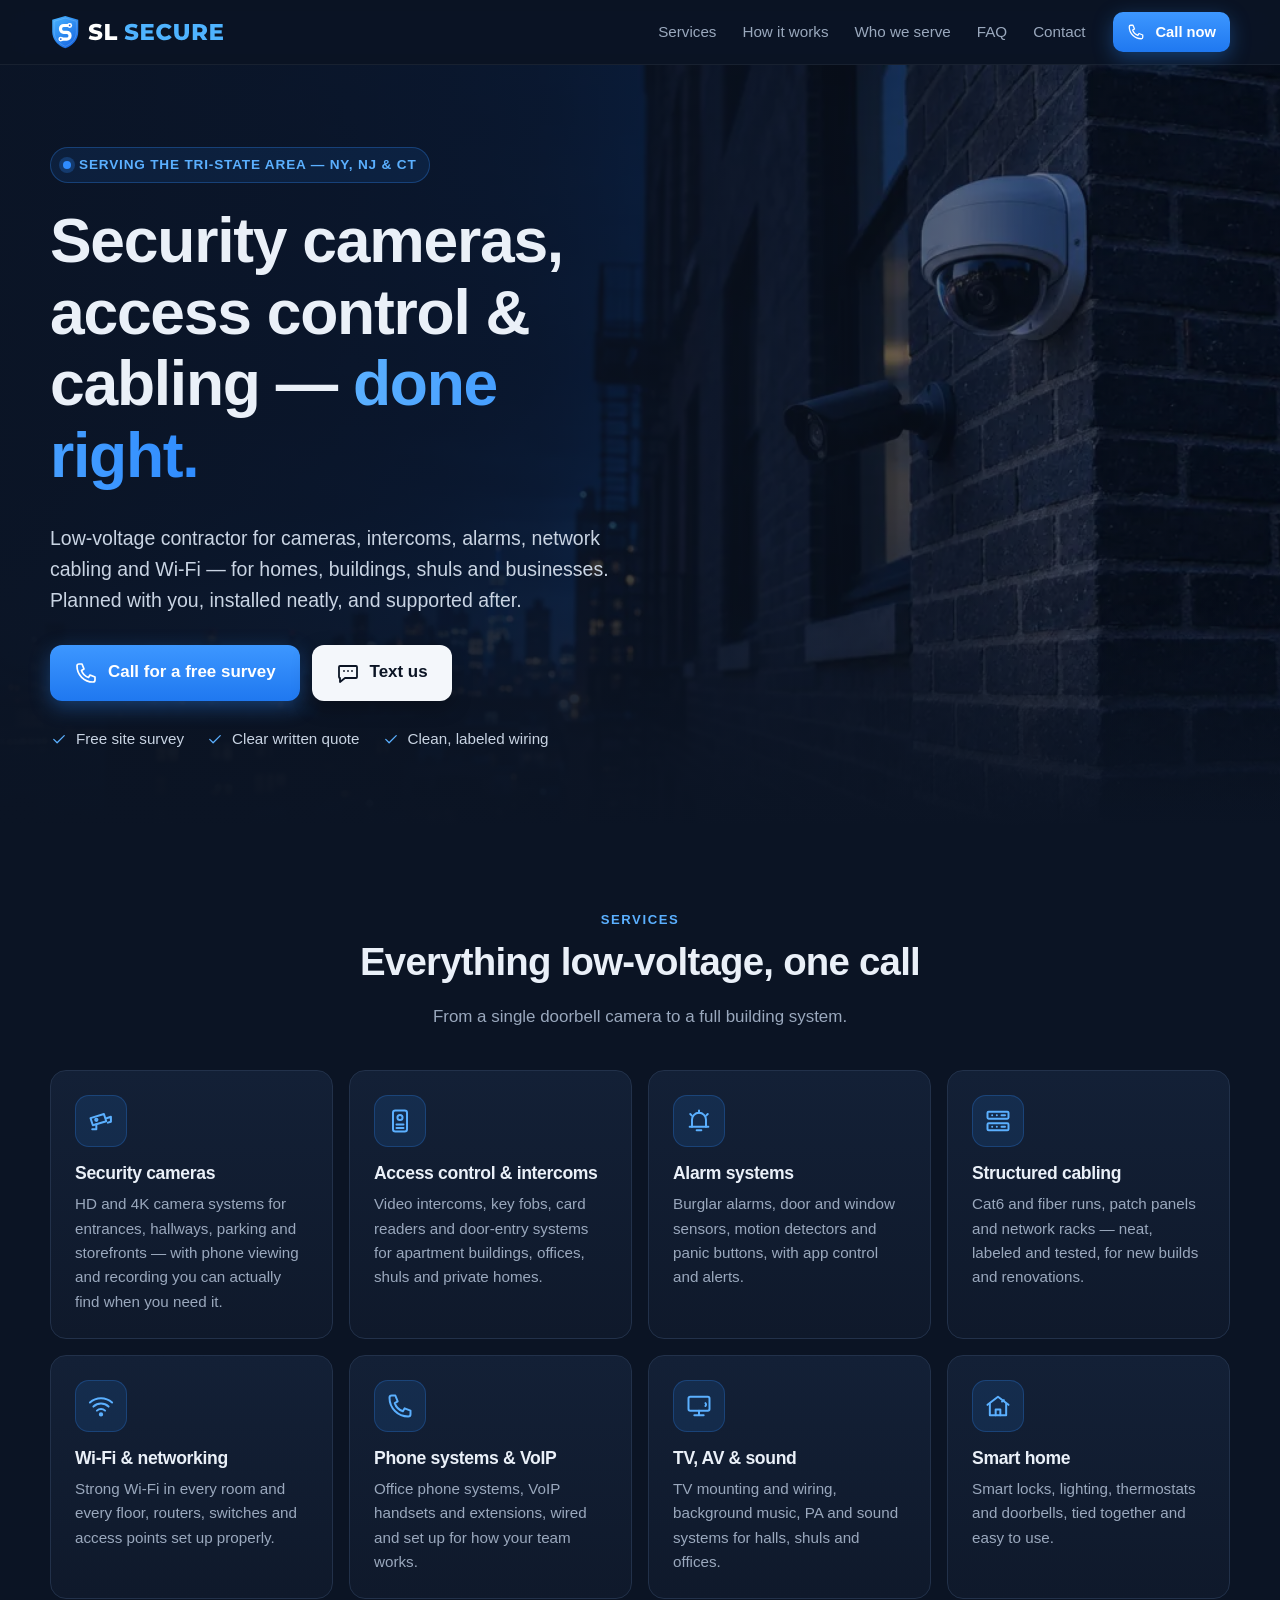
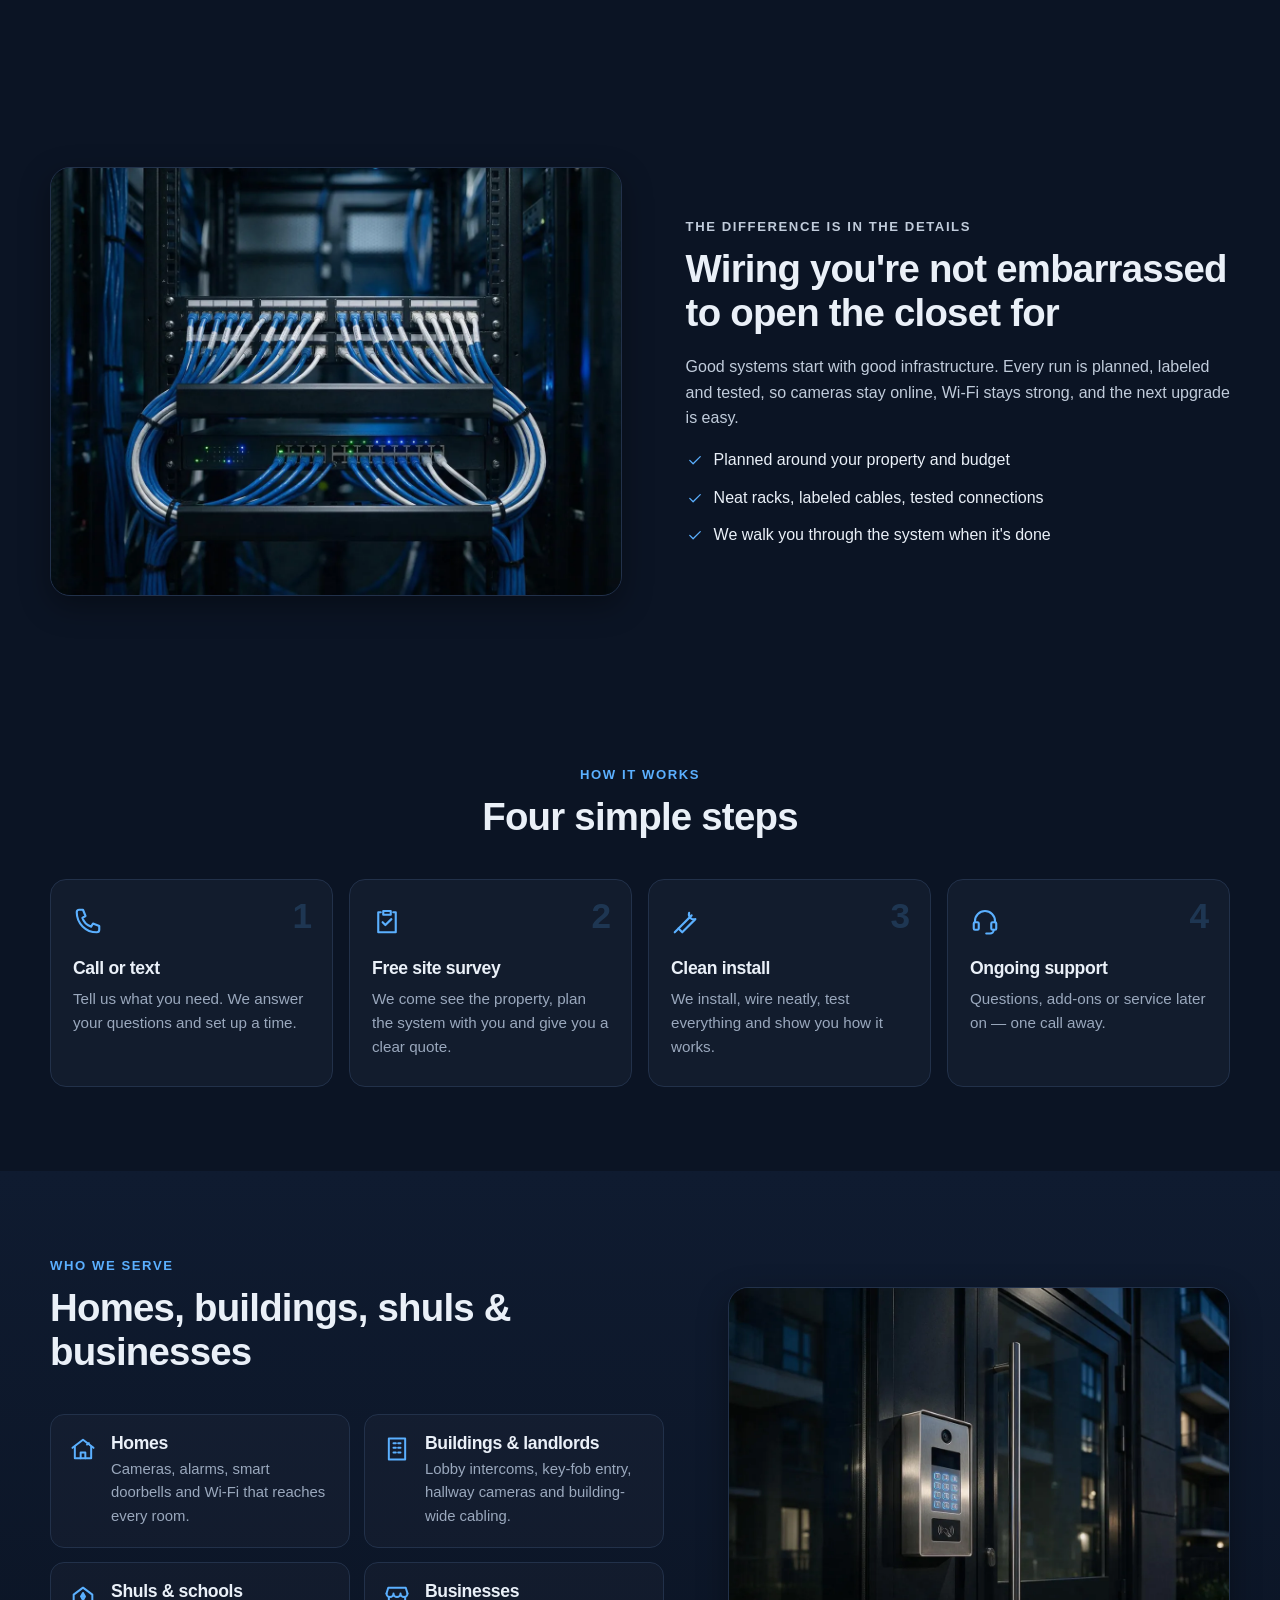
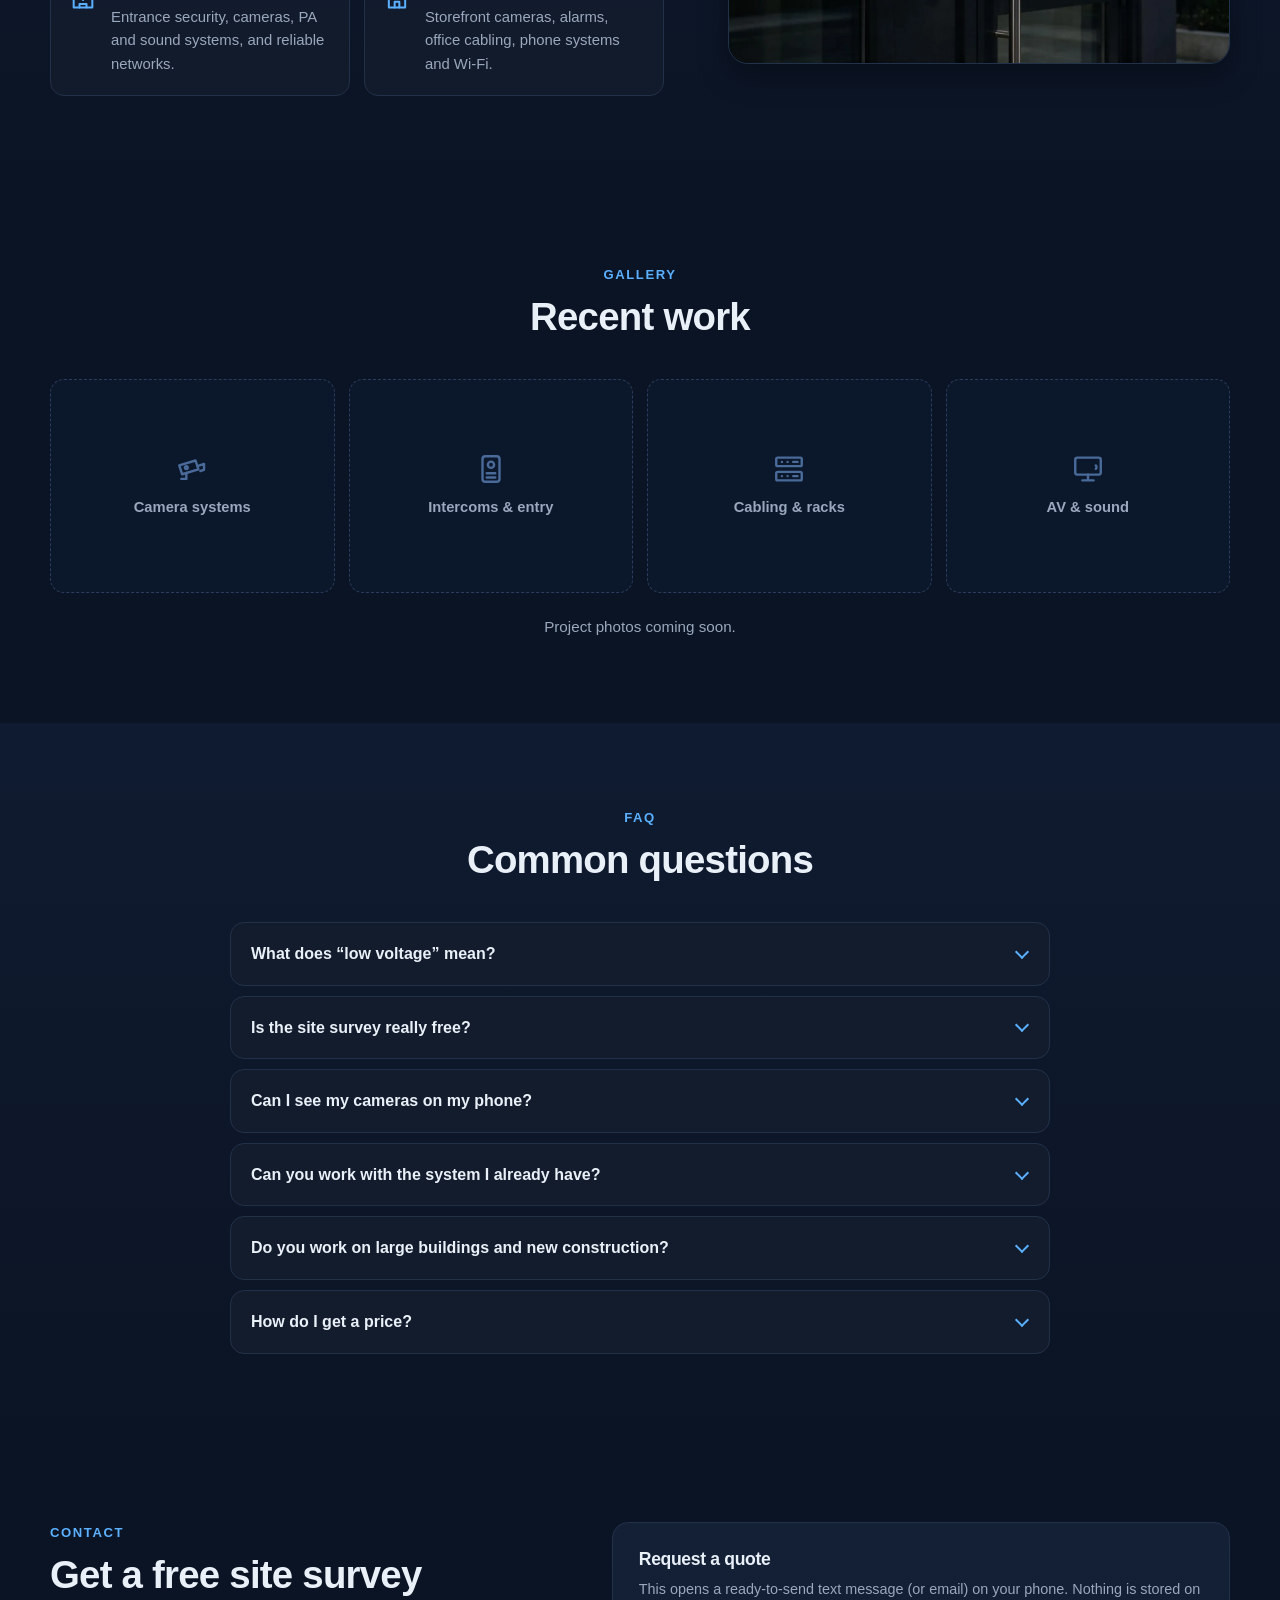
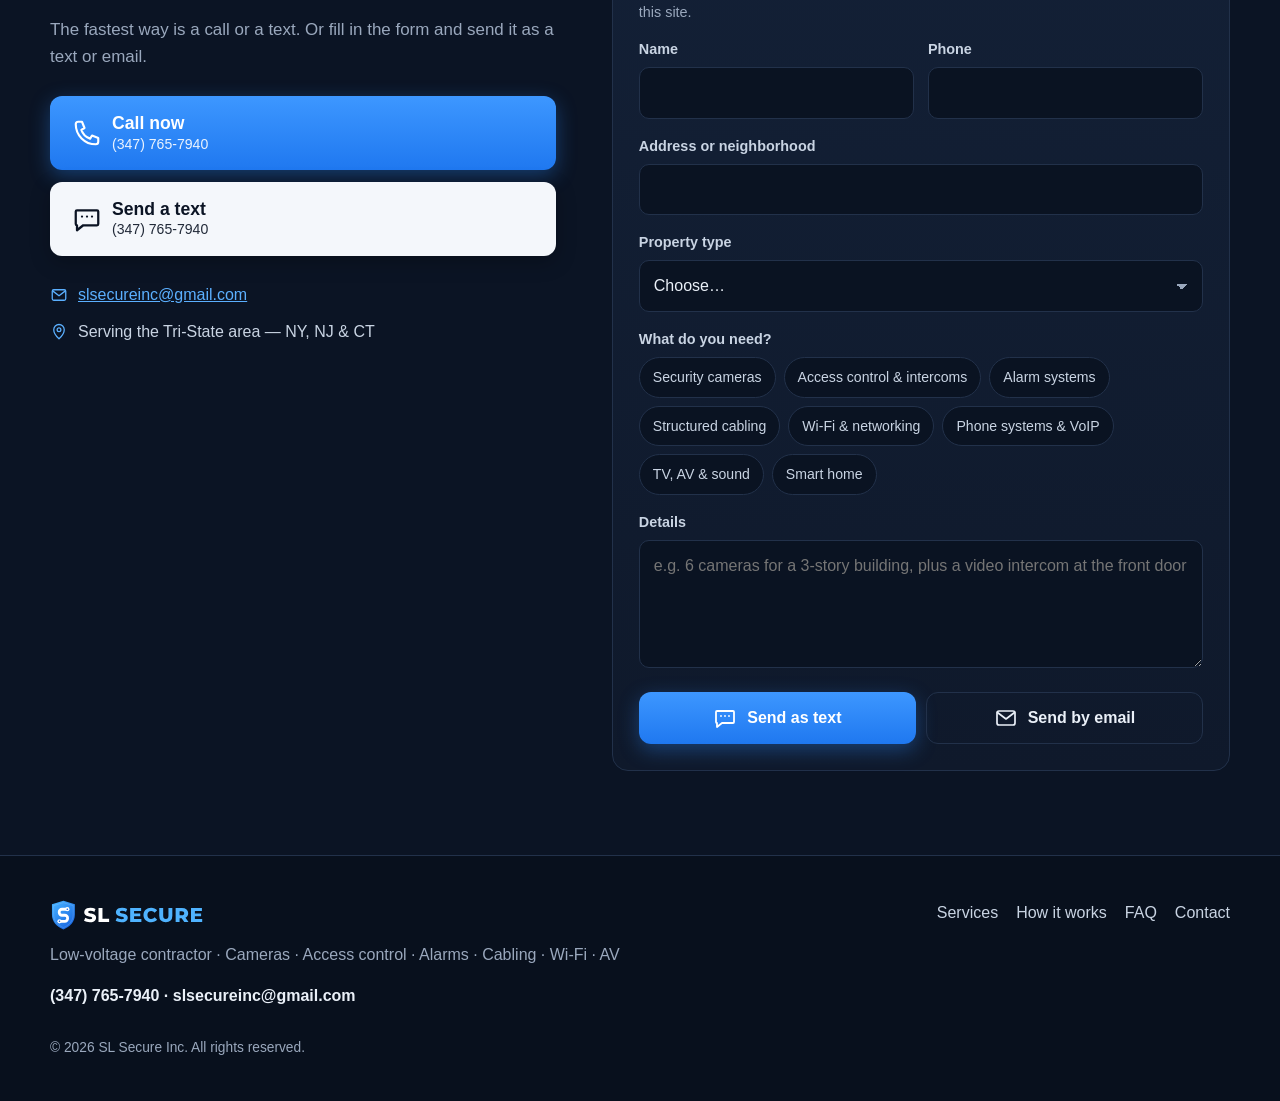
==== commit 6e912c1c: "Logo: index.html" ====
--- a/index.html
+++ b/index.html
@@ -28,7 +28,7 @@
 <a class="skip" href="#main">Skip to content</a>
 <header class="topbar" id="top">
   <div class="wrap topbar-in">
-    <a class="brand" href="#top" aria-label="SL Secure home"><img data-logo src="assets/img/logo.svg" alt="SL Secure" width="176" height="38"></a>
+    <a class="brand" href="#top" aria-label="SL Secure home"><img data-logo src="assets/img/logo.svg" alt="SL Secure" width="185" height="36"></a>
     <nav class="nav" aria-label="Main">
       <a href="#services">Services</a><a href="#how">How it works</a><a href="#who">Who we serve</a><a href="#faq">FAQ</a><a href="#contact">Contact</a>
     </nav>
@@ -152,7 +152,7 @@
 <footer class="footer">
   <div class="wrap footer-in">
     <div>
-      <img data-logo src="assets/img/logo.svg" alt="SL Secure" width="150" height="33" loading="lazy">
+      <img data-logo src="assets/img/logo.svg" alt="SL Secure" width="165" height="32" loading="lazy">
       <p class="muted">Low-voltage contractor · Cameras · Access control · Alarms · Cabling · Wi-Fi · AV</p>
       <p class="foot-contact"><a data-tel href="tel:+13477657940"><span data-phone-label>(347) 765-7940</span></a><span data-email-wrap> · <a data-email href="mailto:slsecureinc@gmail.com">slsecureinc@gmail.com</a></span></p>
       <p class="muted small" data-license-wrap hidden data-license></p>
--- a/styles.css
+++ b/styles.css
@@ -0,0 +1,182 @@
+:root{
+  --navy:#0B1424; --navy-2:#0F1B30; --char:#151E2E; --card:#121C2D; --line:#22314A;
+  --text:#EAF0F8; --muted:#9AA8BD; --accent:#2F8CFF; --accent-2:#5BB0FF;
+  --radius:16px; --shadow:0 10px 30px rgba(0,0,0,.35);
+  --font:-apple-system,BlinkMacSystemFont,"Segoe UI",Roboto,"Helvetica Neue",Arial,"Noto Sans",sans-serif;
+}
+*,*::before,*::after{box-sizing:border-box}
+html{scroll-behavior:smooth;-webkit-text-size-adjust:100%}
+body{margin:0;background:var(--navy);color:var(--text);font:16px/1.6 var(--font);overflow-x:hidden;padding-bottom:76px}
+img{max-width:100%;height:auto;display:block}
+[hidden]{display:none!important}
+a{color:var(--accent-2)}
+h1,h2,h3{line-height:1.15;margin:0 0 .5em;letter-spacing:-.02em}
+h1{font-size:clamp(2.1rem,6.2vw,3.9rem);font-weight:800}
+h2{font-size:clamp(1.6rem,4vw,2.4rem);font-weight:800}
+h3{font-size:1.1rem;font-weight:700}
+p{margin:0 0 1em}
+.wrap{width:min(1180px,100% - 40px);margin-inline:auto}
+.narrow{width:min(820px,100% - 40px)}
+.skip{position:absolute;left:-999px;top:8px;background:#fff;color:#000;padding:8px 12px;border-radius:8px;z-index:100}
+.skip:focus{left:8px}
+:focus-visible{outline:3px solid var(--accent-2);outline-offset:3px;border-radius:6px}
+.ico{width:24px;height:24px;flex:none}
+.ico-s{width:18px;height:18px;flex:none}
+
+/* top bar */
+.topbar{position:sticky;top:0;z-index:50;background:rgba(11,20,36,.86);backdrop-filter:saturate(140%) blur(12px);-webkit-backdrop-filter:saturate(140%) blur(12px);border-bottom:1px solid rgba(255,255,255,.06)}
+.topbar-in{display:flex;align-items:center;gap:20px;height:64px}
+.brand img{height:34px;width:auto}
+.nav{display:none;gap:26px;margin-left:auto}
+.nav a{color:var(--muted);text-decoration:none;font-weight:500;font-size:.95rem}
+.nav a:hover{color:var(--text)}
+.topbar .btn-sm{margin-left:auto}
+@media(min-width:900px){.nav{display:flex}.topbar .btn-sm{margin-left:8px}}
+
+/* buttons */
+.btn{display:inline-flex;align-items:center;justify-content:center;gap:10px;border:0;border-radius:12px;padding:13px 20px;font:700 1rem/1.1 var(--font);text-decoration:none;cursor:pointer;color:#fff;transition:transform .15s,box-shadow .15s,background .15s;min-height:48px}
+.btn:hover{transform:translateY(-1px)}
+.btn:active{transform:translateY(0)}
+.btn-accent{background:linear-gradient(180deg,#3D97FF,#1F78F0);box-shadow:0 6px 20px rgba(47,140,255,.35)}
+.btn-accent:hover{box-shadow:0 8px 26px rgba(47,140,255,.5)}
+.btn-alt{background:#F4F7FB;color:#0B1424;box-shadow:0 6px 20px rgba(0,0,0,.25)}
+.btn-alt:hover{background:#fff}
+.btn-ghost{background:transparent;border:1.5px solid var(--line);color:var(--text)}
+.btn-ghost:hover{border-color:var(--accent)}
+.btn-sm{padding:9px 14px;min-height:40px;font-size:.92rem;border-radius:10px}
+.btn-lg{padding:16px 24px;font-size:1.06rem}
+.btn-xl{padding:18px 22px;justify-content:flex-start;text-align:left;font-size:1.1rem;width:100%}
+.btn-xl .ico{width:30px;height:30px}
+.btn-xl span{display:flex;flex-direction:column;gap:3px}
+.btn-xl small{font-weight:500;opacity:.9;font-size:.88rem}
+
+/* hero */
+.hero{position:relative;isolation:isolate;overflow:hidden;min-height:min(88vh,760px);display:flex;align-items:center;padding:72px 0 64px}
+.hero-bg{position:absolute;inset:0;z-index:-2}
+.hero-bg img{width:100%;height:100%;object-fit:cover;object-position:78% center}
+.hero::before{content:"";position:absolute;inset:0;z-index:-1;background:linear-gradient(90deg,rgba(11,20,36,.97) 0%,rgba(11,20,36,.86) 42%,rgba(11,20,36,.35) 100%),linear-gradient(0deg,var(--navy) 0%,rgba(11,20,36,0) 30%)}
+@media(max-width:720px){.hero::before{background:linear-gradient(180deg,rgba(11,20,36,.72) 0%,rgba(11,20,36,.9) 55%,var(--navy) 100%)}.hero{align-items:flex-end;min-height:auto;padding:110px 0 48px}}
+.hero-in{max-width:1180px}
+.hero h1{max-width:16ch}
+.hl{background:linear-gradient(90deg,#5BB0FF,#2F8CFF);-webkit-background-clip:text;background-clip:text;color:transparent}
+.eyebrow{display:inline-flex;align-items:center;gap:8px;font-size:.85rem;font-weight:600;letter-spacing:.06em;text-transform:uppercase;color:var(--accent-2);background:rgba(47,140,255,.1);border:1px solid rgba(47,140,255,.3);padding:6px 12px;border-radius:999px;margin-bottom:22px}
+.dot{width:8px;height:8px;border-radius:50%;background:var(--accent);box-shadow:0 0 0 4px rgba(47,140,255,.25)}
+.lead{font-size:clamp(1.05rem,2.2vw,1.22rem);color:#C9D4E3;max-width:56ch;margin-bottom:28px}
+.cta-row{display:flex;flex-wrap:wrap;gap:12px}
+@media(max-width:520px){.cta-row .btn{width:100%}}
+.ticks{display:flex;flex-wrap:wrap;gap:10px 22px;list-style:none;padding:0;margin:26px 0 0;color:#C9D4E3;font-weight:500;font-size:.95rem}
+.ticks li{display:flex;align-items:center;gap:8px}
+.ticks .ico-s,.list .ico-s{color:var(--accent-2)}
+
+/* sections */
+.section{padding:84px 0;scroll-margin-top:64px}
+.section.alt{background:linear-gradient(180deg,var(--navy-2),var(--navy))}
+@media(max-width:720px){.section{padding:60px 0}}
+.sec-head{text-align:center;max-width:680px;margin:0 auto 40px}
+.sec-head.left{text-align:left;margin-left:0}
+.kicker{color:var(--accent-2);font-weight:700;font-size:.82rem;letter-spacing:.12em;text-transform:uppercase;margin-bottom:10px}
+.sub{color:var(--muted);font-size:1.06rem}
+.grid{list-style:none;padding:0;margin:0;display:grid;gap:16px}
+.svc-grid{grid-template-columns:1fr}
+@media(min-width:600px){.svc-grid{grid-template-columns:repeat(2,1fr)}}
+@media(min-width:1000px){.svc-grid{grid-template-columns:repeat(4,1fr)}}
+.card{background:linear-gradient(180deg,#132036,#0F192B);border:1px solid var(--line);border-radius:var(--radius)}
+.svc{padding:24px;transition:border-color .2s,transform .2s}
+.svc:hover{border-color:rgba(47,140,255,.6);transform:translateY(-2px)}
+.svc-ico{display:grid;place-items:center;width:52px;height:52px;border-radius:14px;background:rgba(47,140,255,.12);color:var(--accent-2);margin-bottom:16px;border:1px solid rgba(47,140,255,.25)}
+.svc-ico .ico{width:28px;height:28px}
+.svc p{color:var(--muted);font-size:.95rem;margin:0}
+@media(max-width:599px){.svc{display:grid;grid-template-columns:52px 1fr;column-gap:16px;padding:18px}.svc-ico{grid-row:span 2;margin:0}.svc h3{margin:.15em 0 .3em}}
+
+/* feature */
+.feature-in,.who-in,.contact-in{min-width:0}
+.feature-in,.who-in{display:grid;gap:40px;align-items:center}
+.feature-in>*,.who-in>*,.contact-in>*{min-width:0}
+@media(min-width:900px){.feature-in{grid-template-columns:1.05fr 1fr;gap:64px}.who-in{grid-template-columns:1.1fr .9fr;gap:64px}}
+.feature-media img,.who-media img{border-radius:20px;box-shadow:var(--shadow);border:1px solid var(--line);aspect-ratio:4/3;object-fit:cover;width:100%}
+.feature-copy p{color:#C1CCDB}
+.list{list-style:none;padding:0;margin:0;display:grid;gap:12px}
+.list li{display:flex;gap:10px;align-items:flex-start}
+.list .ico-s{margin-top:4px}
+
+/* steps */
+.steps{list-style:none;padding:0;margin:0;display:grid;gap:16px;grid-template-columns:1fr;counter-reset:s}
+@media(min-width:640px){.steps{grid-template-columns:repeat(2,1fr)}}
+@media(min-width:1000px){.steps{grid-template-columns:repeat(4,1fr)}}
+.step{position:relative;padding:26px 22px;border-radius:var(--radius);background:var(--card);border:1px solid var(--line)}
+.step .ico{width:30px;height:30px;color:var(--accent-2);margin-bottom:14px}
+.step p{color:var(--muted);font-size:.95rem;margin:0}
+.step-n{position:absolute;top:18px;right:20px;font-weight:800;font-size:2.2rem;line-height:1;color:rgba(91,176,255,.18)}
+
+/* audiences */
+.aud-list{list-style:none;padding:0;margin:0;display:grid;gap:14px}
+@media(min-width:600px){.aud-list{grid-template-columns:repeat(2,1fr)}}
+.aud{display:flex;gap:14px;padding:18px;border-radius:14px;background:rgba(255,255,255,.025);border:1px solid var(--line)}
+.aud>.ico{width:28px;height:28px;color:var(--accent-2);margin-top:2px}
+.aud h3{margin-bottom:.25em}
+.aud p{color:var(--muted);font-size:.93rem;margin:0}
+
+/* gallery */
+.gallery{list-style:none;padding:0;margin:0;display:grid;gap:14px;grid-template-columns:repeat(2,1fr)}
+@media(min-width:900px){.gallery{grid-template-columns:repeat(4,1fr)}}
+.gal-ph{aspect-ratio:4/3;border-radius:14px;border:1.5px dashed #2B3D5C;display:flex;flex-direction:column;align-items:center;justify-content:center;gap:10px;color:var(--muted);font-weight:600;font-size:.92rem;text-align:center;padding:10px;background:rgba(47,140,255,.03)}
+.gal-ph .ico{width:34px;height:34px;color:#4A6A99}
+.gal-item{margin:0}
+.gal-item img{border-radius:14px;aspect-ratio:4/3;object-fit:cover;width:100%;border:1px solid var(--line)}
+.gal-item figcaption{color:var(--muted);font-size:.88rem;margin-top:8px}
+.gal-note{text-align:center;color:var(--muted);margin:22px 0 0;font-size:.95rem}
+
+/* faq */
+.faqs{display:grid;gap:10px}
+.faq{background:var(--card);border:1px solid var(--line);border-radius:14px;padding:0 20px}
+.faq summary{cursor:pointer;list-style:none;padding:18px 30px 18px 0;font-weight:700;position:relative}
+.faq summary::-webkit-details-marker{display:none}
+.faq summary::after{content:"";position:absolute;right:2px;top:50%;width:10px;height:10px;border-right:2px solid var(--accent-2);border-bottom:2px solid var(--accent-2);transform:translateY(-70%) rotate(45deg);transition:transform .2s}
+.faq[open] summary::after{transform:translateY(-30%) rotate(-135deg)}
+.faq p{color:var(--muted);margin:0 0 18px}
+
+/* contact */
+.contact-in{display:grid;gap:36px}
+@media(min-width:960px){.contact-in{grid-template-columns:.9fr 1.1fr;gap:56px;align-items:start}}
+.big-btns{display:grid;gap:12px;margin:26px 0}
+.info{list-style:none;padding:0;margin:0;display:grid;gap:12px;color:#C9D4E3}
+.info li{display:flex;align-items:center;gap:10px}
+.info .ico-s{color:var(--accent-2)}
+.quote{padding:26px}
+@media(max-width:520px){.quote{padding:20px}}
+.form-note{color:var(--muted);font-size:.9rem}
+.row2{display:grid;gap:0 14px}
+@media(min-width:560px){.row2{grid-template-columns:1fr 1fr}}
+.field{display:block;margin:0 0 16px;border:0;padding:0;min-width:0}
+.field>span,.field legend{display:block;font-weight:600;font-size:.9rem;margin-bottom:6px;color:#C9D4E3;padding:0}
+input,select,textarea{width:100%;font:inherit;font-size:16px;color:var(--text);background:#0A1322;border:1.5px solid var(--line);border-radius:10px;padding:12px 14px;transition:border-color .15s}
+input:focus,select:focus,textarea:focus{outline:none;border-color:var(--accent);box-shadow:0 0 0 3px rgba(47,140,255,.2)}
+textarea{resize:vertical}
+select{appearance:none;background-image:linear-gradient(45deg,transparent 50%,#9AA8BD 50%),linear-gradient(135deg,#9AA8BD 50%,transparent 50%);background-position:calc(100% - 20px) 52%,calc(100% - 14px) 52%;background-size:6px 6px;background-repeat:no-repeat}
+.chips{display:flex;flex-wrap:wrap;gap:8px}
+.chip{position:relative;cursor:pointer}
+.chip input{position:absolute;opacity:0;width:1px;height:1px}
+.chip span{display:inline-block;padding:8px 13px;border-radius:999px;border:1.5px solid var(--line);font-size:.88rem;font-weight:500;color:#C9D4E3;background:#0A1322;transition:all .15s}
+.chip input:checked+span{background:rgba(47,140,255,.18);border-color:var(--accent);color:#fff}
+.chip input:focus-visible+span{outline:3px solid var(--accent-2);outline-offset:2px}
+.form-err{color:#FF8A8A;font-weight:600;font-size:.92rem}
+.form-btns{display:grid;gap:10px}
+@media(min-width:560px){.form-btns{grid-template-columns:1fr 1fr}}
+
+/* footer */
+.footer{border-top:1px solid var(--line);padding:44px 0 28px;background:#08101D}
+.footer-in{display:grid;gap:22px}
+@media(min-width:800px){.footer-in{grid-template-columns:1fr auto;align-items:start}.copy{grid-column:1/-1}}
+.footer img{height:30px;width:auto;margin-bottom:12px}
+.muted{color:var(--muted)}
+.small{font-size:.86rem}
+.foot-nav{display:flex;flex-wrap:wrap;gap:18px}
+.foot-nav a{color:#C9D4E3;text-decoration:none}
+.foot-nav a:hover{color:#fff}
+
+/* mobile dock */
+.dock{position:fixed;left:0;right:0;bottom:0;z-index:60;display:grid;grid-template-columns:1fr 1fr;gap:10px;padding:10px 12px calc(10px + env(safe-area-inset-bottom));background:rgba(8,16,29,.92);backdrop-filter:blur(12px);-webkit-backdrop-filter:blur(12px);border-top:1px solid rgba(255,255,255,.08)}
+.dock .btn{min-height:50px}
+@media(min-width:900px){.dock{display:none}body{padding-bottom:0}}
+@media(prefers-reduced-motion:reduce){html{scroll-behavior:auto}*{transition:none!important}}
+.foot-contact{margin:0 0 6px;font-weight:600}.foot-contact a{color:#EAF0F8;text-decoration:none}.foot-contact a:hover{color:var(--accent-2)}
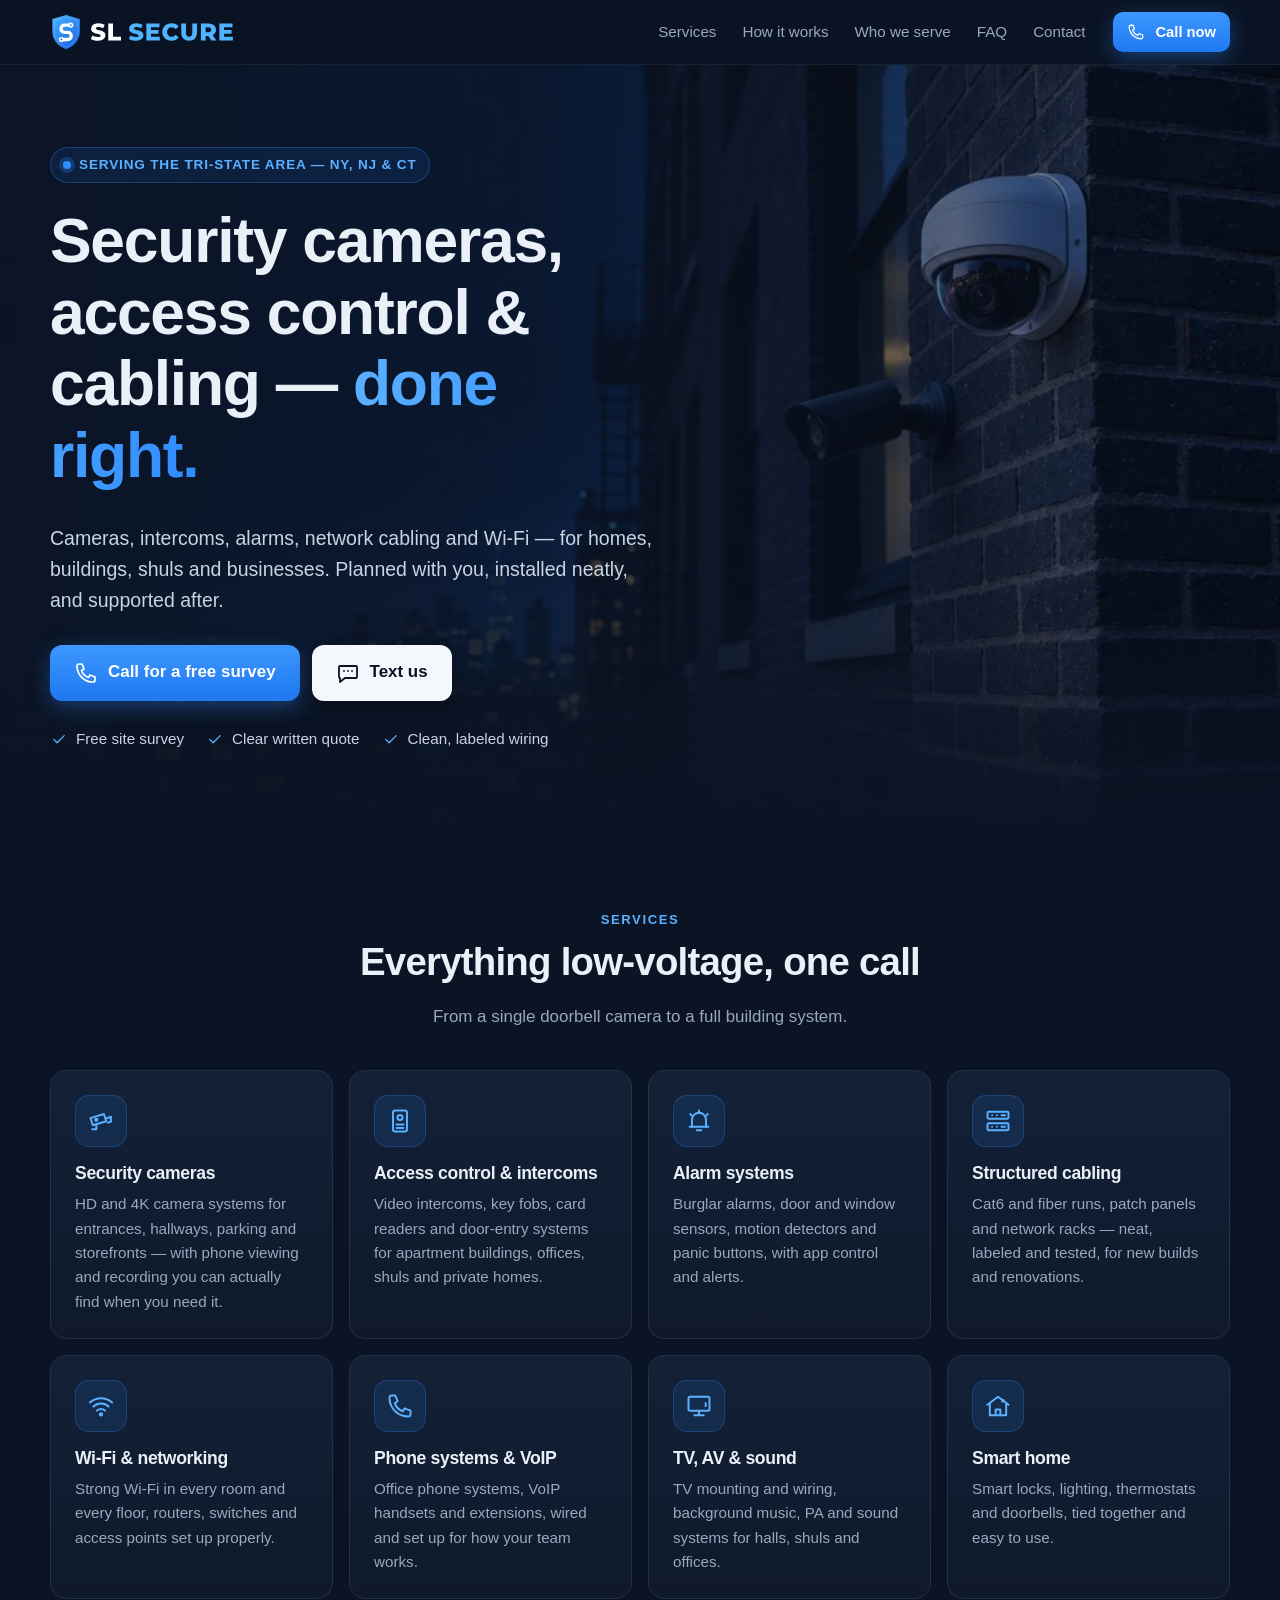
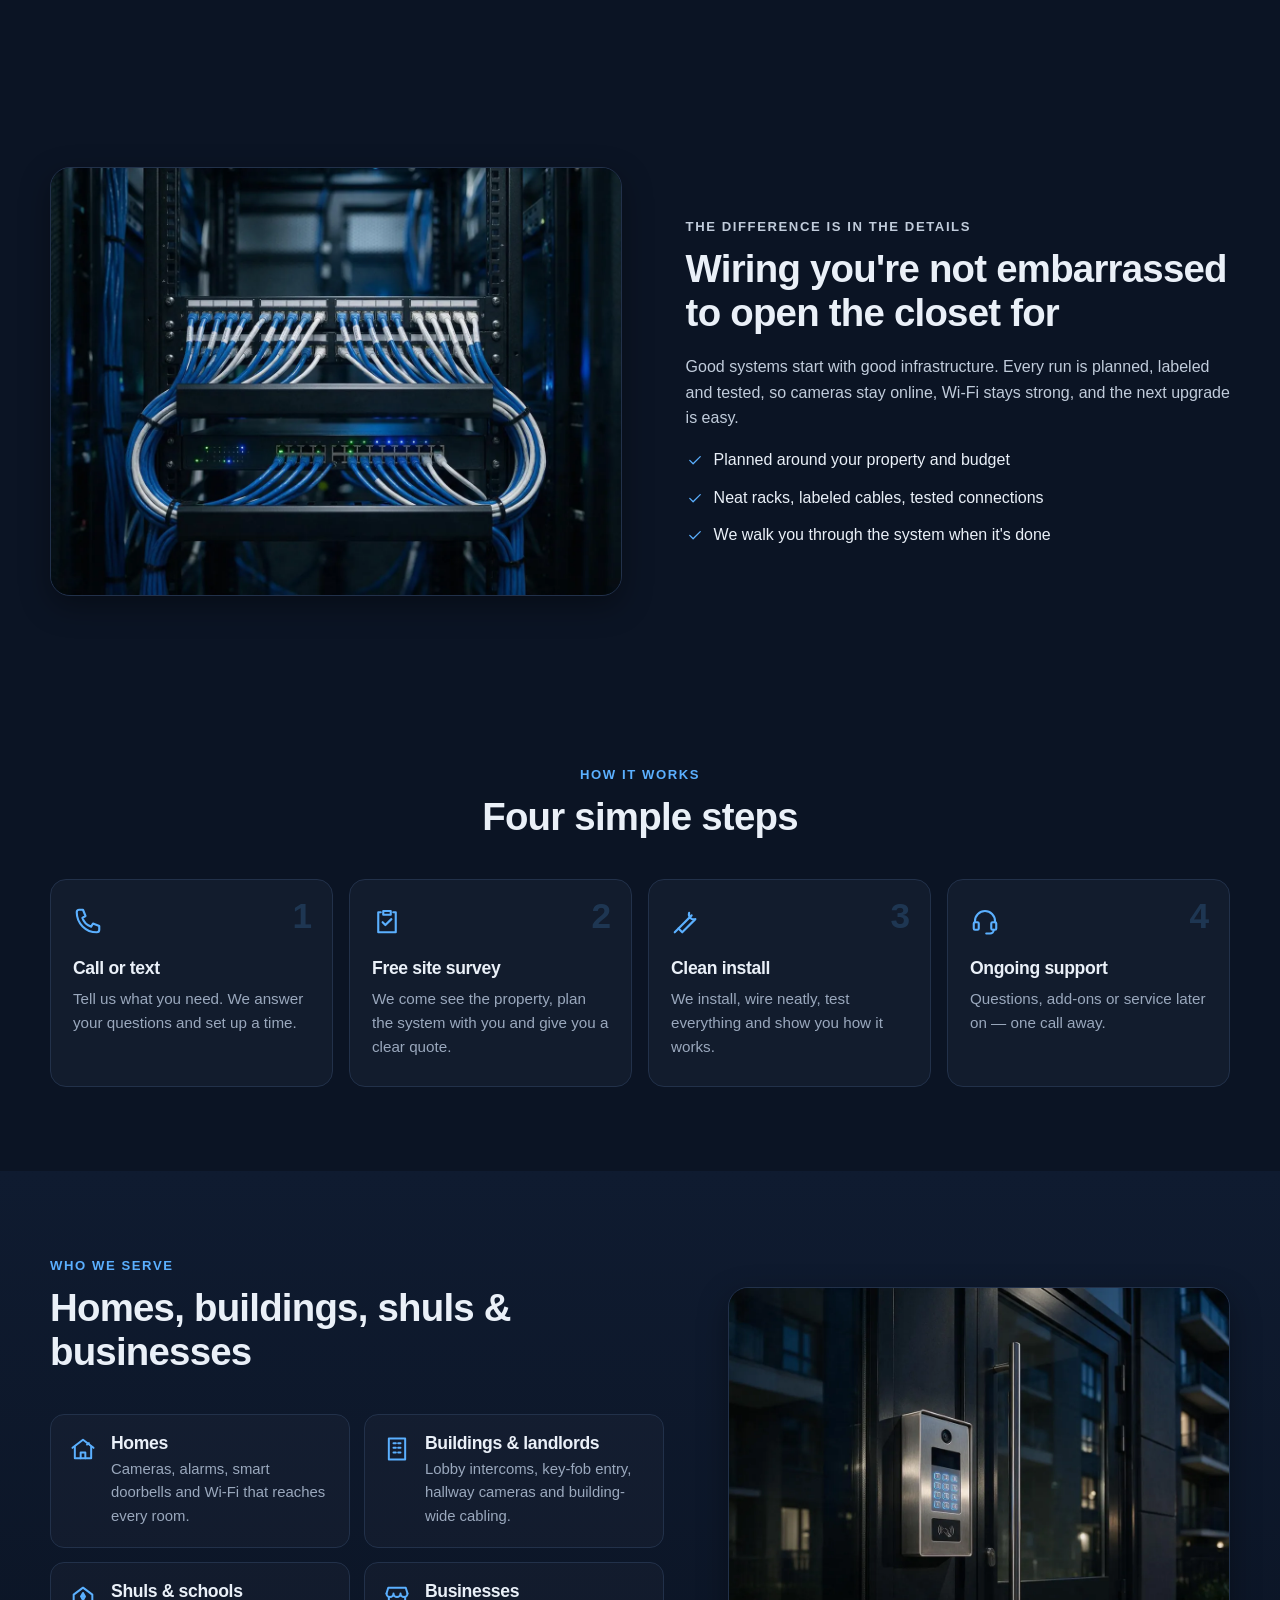
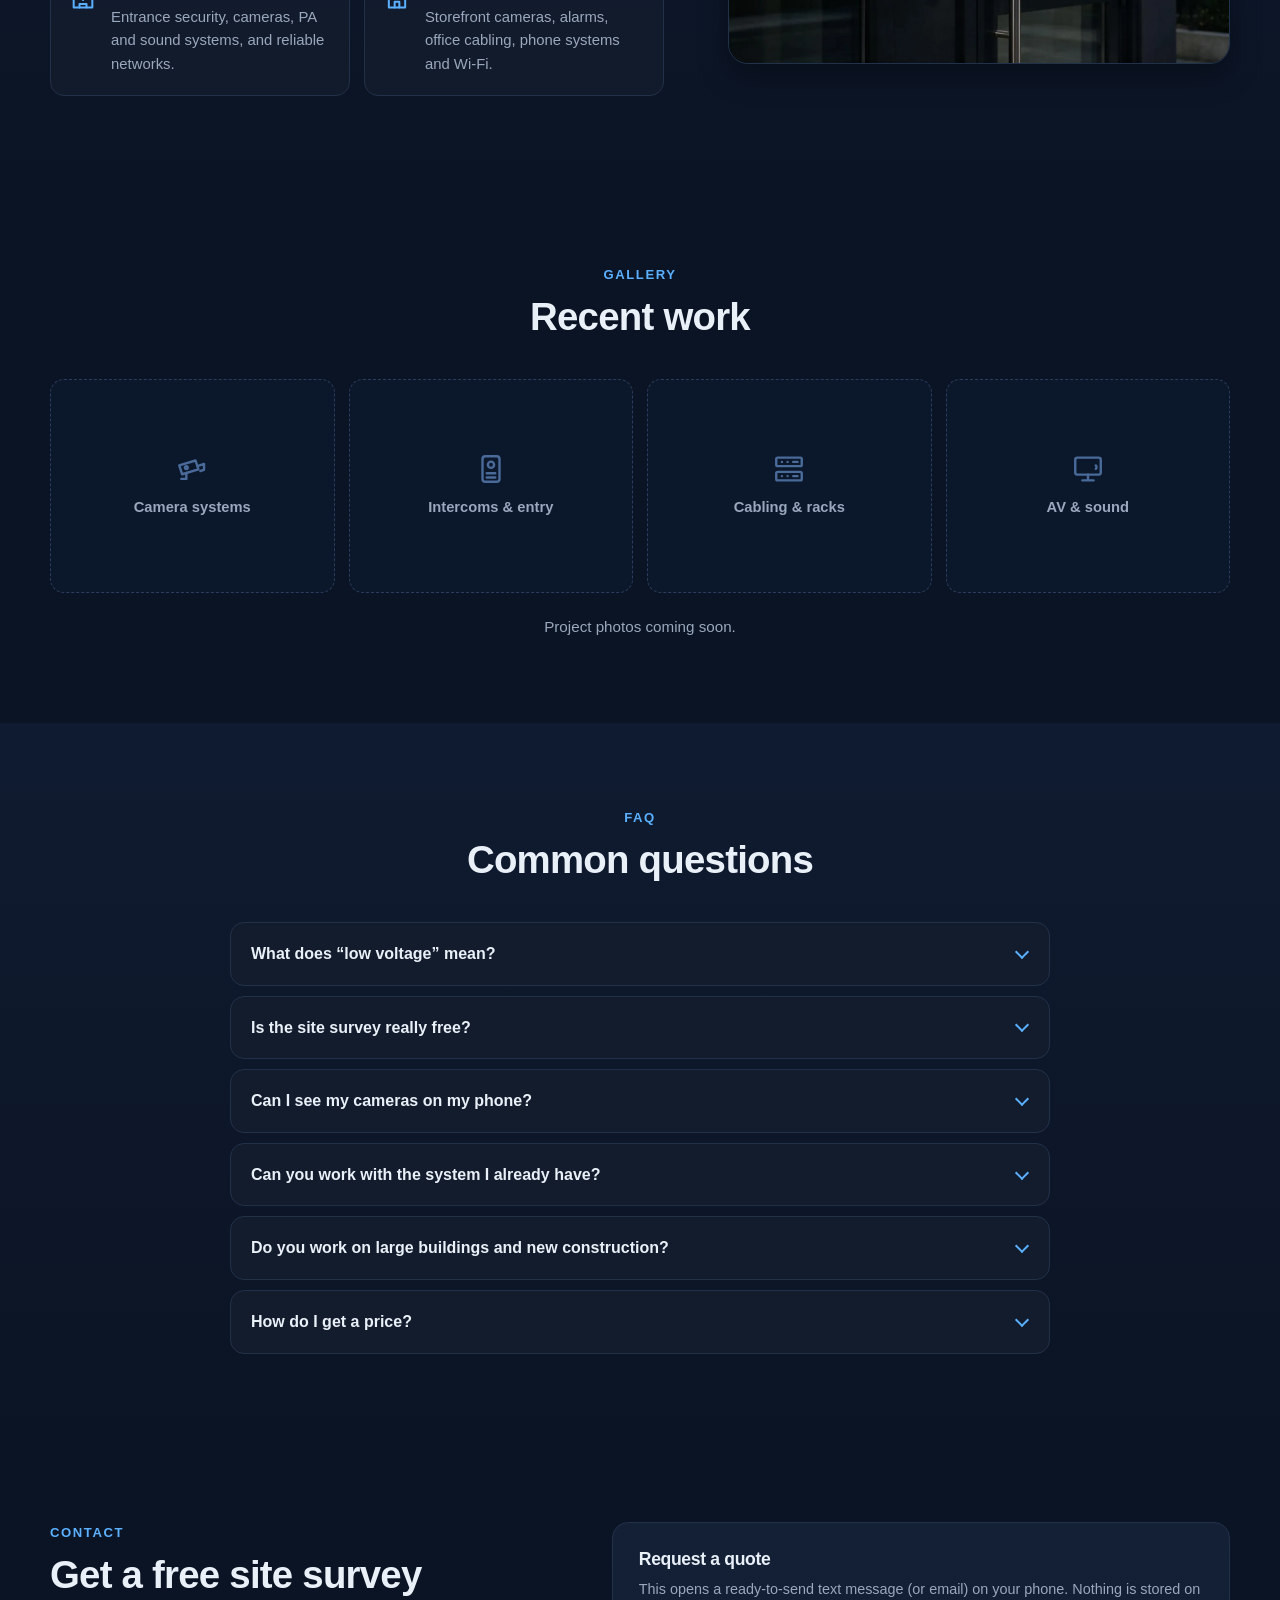
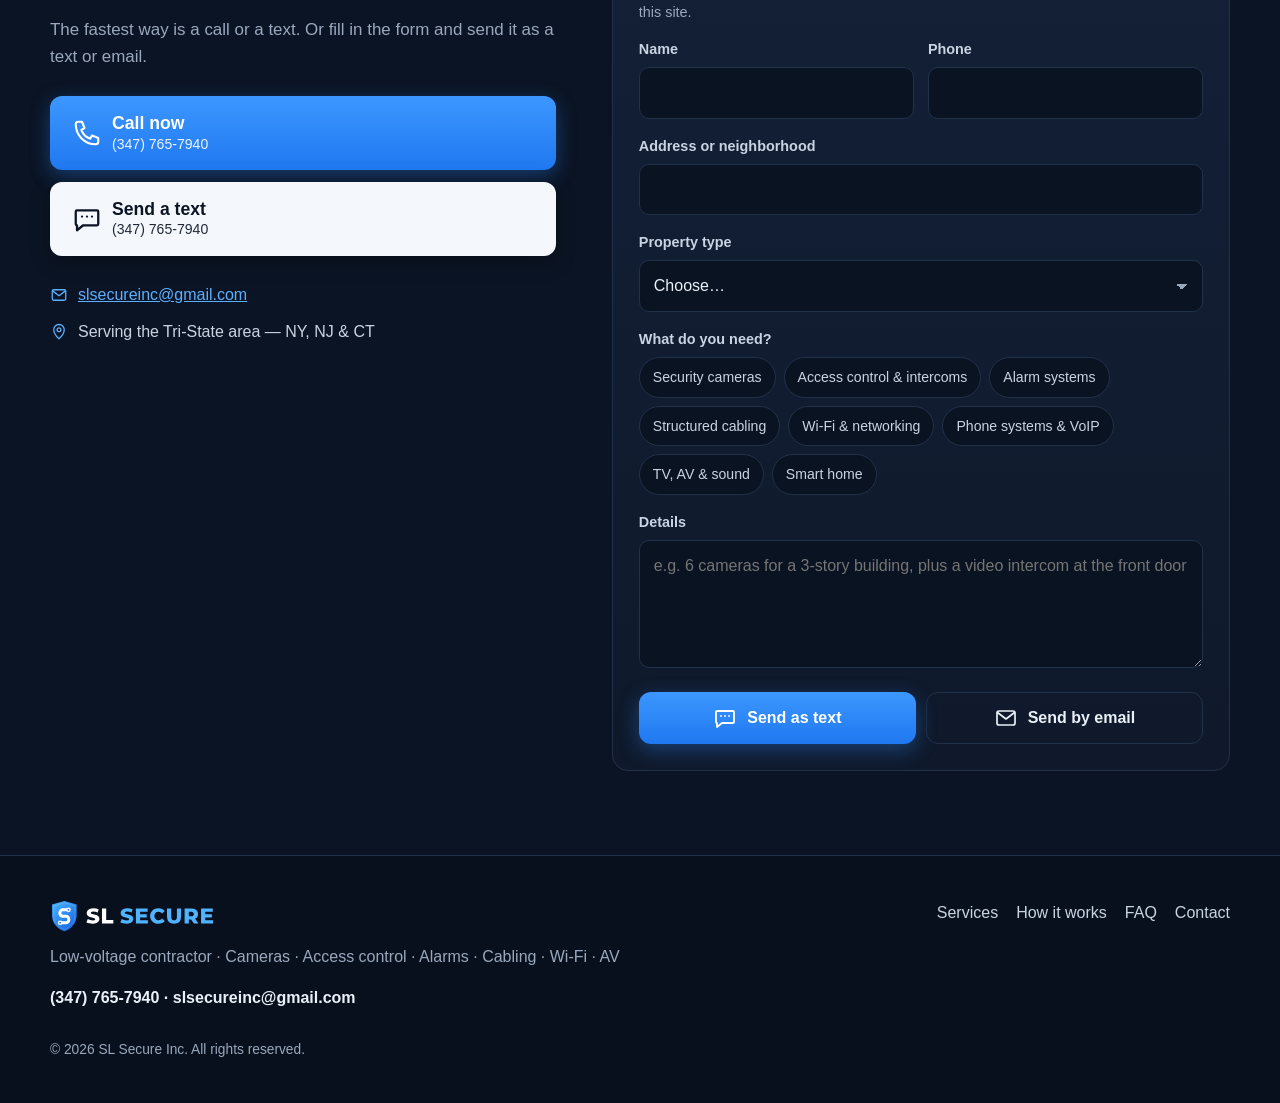
==== commit 57869196: "Tighten hero lead — drop duplicate 'Low-voltage contractor' Co-Authored-By: Claude Opus 5 <noreply@a" ====
--- a/index.html
+++ b/index.html
@@ -42,7 +42,7 @@
   <div class="wrap hero-in">
     <p class="eyebrow"><span class="dot"></span><span data-area>Low-voltage contractor</span></p>
     <h1>Security cameras, access control &amp; cabling — <span class="hl">done right.</span></h1>
-    <p class="lead">Low-voltage contractor for cameras, intercoms, alarms, network cabling and Wi-Fi — for homes, buildings, shuls and businesses. Planned with you, installed neatly, and supported after.</p>
+    <p class="lead">Cameras, intercoms, alarms, network cabling and Wi-Fi — for homes, buildings, shuls and businesses. Planned with you, installed neatly, and supported after.</p>
     <div class="cta-row">
       <a class="btn btn-accent btn-lg" data-tel href="tel:+13477657940"><svg class="ico" aria-hidden="true"><use href="#i-call"/></svg><span>Call for a free survey</span></a>
       <a class="btn btn-alt btn-lg" data-sms href="sms:+13477657940"><svg class="ico" aria-hidden="true"><use href="#i-sms"/></svg><span>Text us</span></a>
--- a/styles.css
+++ b/styles.css
@@ -26,7 +26,7 @@
 /* top bar */
 .topbar{position:sticky;top:0;z-index:50;background:rgba(11,20,36,.86);backdrop-filter:saturate(140%) blur(12px);-webkit-backdrop-filter:saturate(140%) blur(12px);border-bottom:1px solid rgba(255,255,255,.06)}
 .topbar-in{display:flex;align-items:center;gap:20px;height:64px}
-.brand img{height:34px;width:auto}
+.brand img{height:36px;width:auto;display:block}
 .nav{display:none;gap:26px;margin-left:auto}
 .nav a{color:var(--muted);text-decoration:none;font-weight:500;font-size:.95rem}
 .nav a:hover{color:var(--text)}
@@ -167,7 +167,7 @@
 .footer{border-top:1px solid var(--line);padding:44px 0 28px;background:#08101D}
 .footer-in{display:grid;gap:22px}
 @media(min-width:800px){.footer-in{grid-template-columns:1fr auto;align-items:start}.copy{grid-column:1/-1}}
-.footer img{height:30px;width:auto;margin-bottom:12px}
+.footer img{height:32px;width:auto;margin-bottom:12px}
 .muted{color:var(--muted)}
 .small{font-size:.86rem}
 .foot-nav{display:flex;flex-wrap:wrap;gap:18px}
